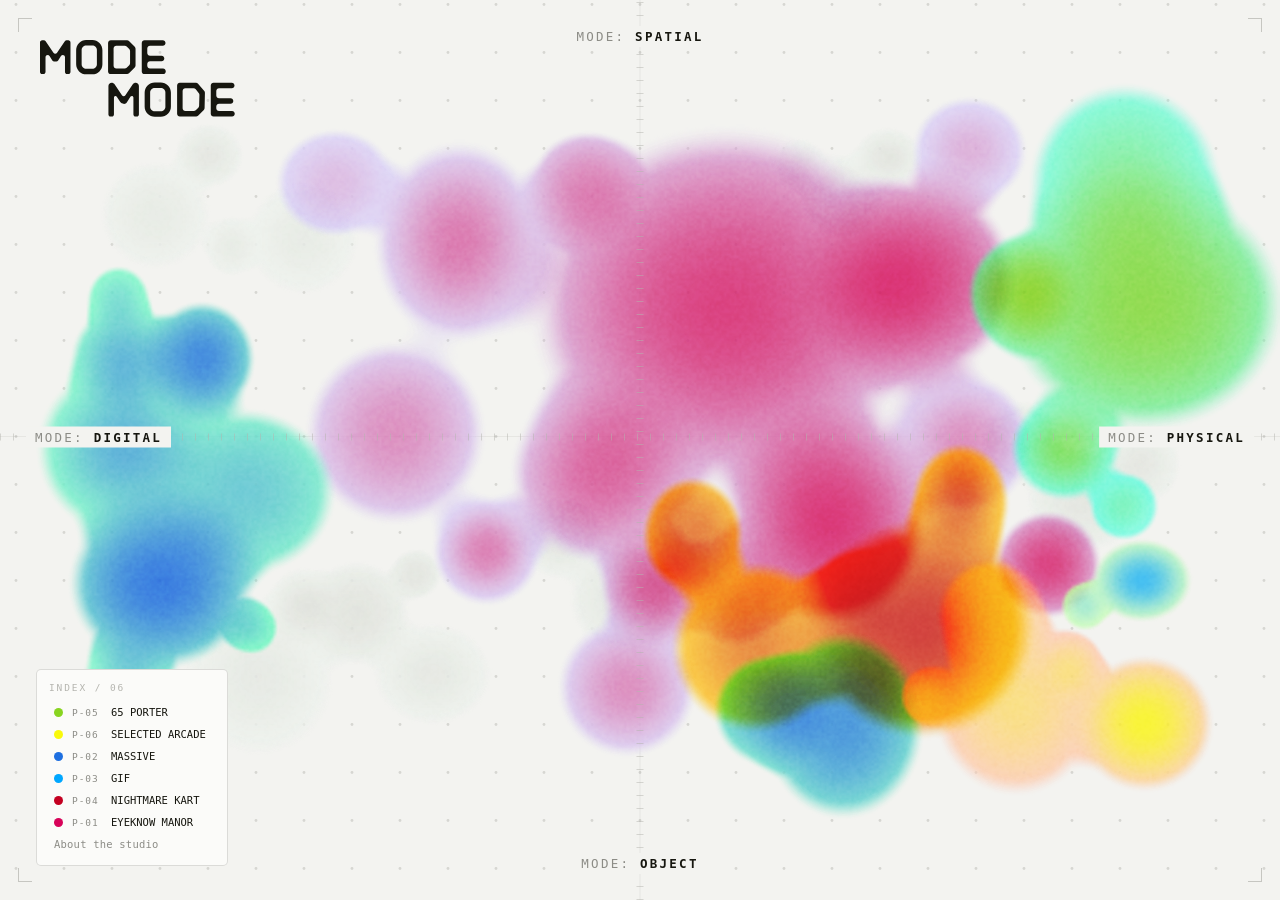
==== index.html @ 9b41d3a6 "Fix public page entrances, clean routes, project spacing, and fluid body transitions" ====
<!DOCTYPE html>
<html lang="en" data-mm-page="home">
<head>
<meta charset="UTF-8">
<script src="assets/mm-routes.js"></script>
<meta name="viewport" content="width=device-width, initial-scale=1.0">
<meta name="color-scheme" content="light">
<title>MODE MODE — Field Studio</title>
<script>document.documentElement.classList.add('home-boot','logo-waiting');</script>
<script src="assets/mm-logo-intro.js"></script>
<style>
  @font-face{font-family:'BB Strata ML';src:url('assets/fonts/BBStrata-MLRegular.woff2') format('woff2'),
    url('assets/fonts/BBStrata-MLRegular.otf') format('opentype');font-weight:400;font-style:normal;font-display:swap;}
  :root{ color-scheme:light;
    --ground:#F3F3F0; --panel:#FBFBF9; --ink:#16160F; --grey:#8C8C86; --grey-2:#B4B4AE;
    --hair:rgba(22,22,15,.14); --hair-2:rgba(22,22,15,.07); --mono:'BB Strata ML',ui-monospace,Menlo,monospace; }
  *{box-sizing:border-box;}
  html,body{margin:0;padding:0;height:100%;background:#F3F3F0;}
  body{font-family:var(--mono);color:var(--ink);background:var(--ground);overflow:hidden;-webkit-font-smoothing:antialiased;}
  #stage{position:fixed;inset:0;}
  canvas#field{position:absolute;inset:0;width:100%;height:100%;display:block;touch-action:none;}
  .corner{position:absolute;width:14px;height:14px;border:1px solid var(--grey-2);pointer-events:none;opacity:.7;}
  .corner.tl{top:18px;left:18px;border-right:0;border-bottom:0;}
  .corner.tr{top:18px;right:18px;border-left:0;border-bottom:0;}
  .corner.bl{bottom:18px;left:18px;border-right:0;border-top:0;}
  .corner.br{bottom:18px;right:18px;border-left:0;border-top:0;}
  /* Shared wordmark anchor — top:40 / left:40 across index, project, about.
     Width may vary per page, but the top-left corner stays put. Homepage
     computes --wm-w / --wm-h in sizeWordmark() so the hover readout can sit
     below the logo without overlap; other pages just override --wm-w. */
  .wordmark{position:fixed;top:var(--wm-top,40px);left:var(--wm-left,40px);user-select:none;z-index:60;color:var(--ink);transition:opacity .15s;}
  .wordmark:hover{opacity:.7;}
  /* Public chrome is correct before content, fonts, or the roster arrive. */
  body:not(.studio) .inspector{display:none;}
  .home-boot:not(.home-ready) .axis,.home-boot:not(.home-ready) .axis-line{visibility:hidden;}
  .logo-waiting .wordmark .mm-logo{visibility:hidden;}
  .logo-growth{position:absolute;inset:0;width:100%;height:100%;pointer-events:none;}
  .field-entering #field{pointer-events:none;}
  @media(prefers-reduced-motion:reduce){.logo-waiting .wordmark .mm-logo{visibility:visible;}}
  .wordmark .mm-logo{display:block;width:var(--wm-w,150px);height:auto;}
  .topctrls{position:absolute;top:40px;right:40px;z-index:30;display:flex;align-items:center;gap:9px;}
  body:not(.studio) .topctrls{display:none;}   /* studio chrome (EDIT/PRESENT + light-dark) hidden from the public; reveal with ?studio */
  .modeToggle{display:flex;border:1px solid var(--hair);background:var(--panel);}
  .modeToggle button{font-family:var(--mono);font-size:10px;letter-spacing:.14em;padding:8px 13px;border:0;background:none;color:var(--grey);cursor:pointer;}
  .modeToggle button.on{background:var(--ink);color:var(--ground);}
  .iconBtn{width:34px;height:34px;display:flex;align-items:center;justify-content:center;border:1px solid var(--hair);background:var(--panel);color:var(--grey);cursor:pointer;padding:0;}
  .iconBtn:hover{color:var(--ink);border-color:var(--grey-2);}
  .iconBtn svg{display:block;}
  .tabbar{display:flex;align-items:center;justify-content:space-between;margin-bottom:15px;border-bottom:1px solid var(--hair);}
  .tabs{display:flex;gap:20px;}
  .tab{font-family:var(--mono);font-size:11px;letter-spacing:.16em;color:var(--grey-2);background:none;border:0;padding:7px 1px 9px;cursor:pointer;border-bottom:2px solid transparent;margin-bottom:-1px;}
  .tab.on{color:var(--ink);border-bottom-color:var(--ink);}
  .tab:not(.on):hover{color:var(--grey);}
  .axis{position:absolute;font-size:12.5px;letter-spacing:.18em;font-weight:700;color:var(--ink);pointer-events:none;white-space:nowrap;z-index:5;background:var(--ground);padding:3px 9px;}
  .axis .k{color:var(--grey);font-weight:400;}
  .hint{position:absolute;left:50%;bottom:26px;transform:translateX(-50%);font-size:10px;letter-spacing:.07em;color:var(--grey-2);z-index:6;text-align:center;}
  .hint b{color:var(--grey);font-weight:400;}
  /* inspector */
  .inspector{position:absolute;top:0;right:0;height:100%;width:316px;background:var(--panel);border-left:1px solid var(--hair);
    z-index:20;display:flex;flex-direction:column;transform:translateX(0);transition:transform .3s;}
  .inspector.hidden{transform:translateX(100%);}
  .insp-scroll{overflow-y:auto;padding:74px 20px 24px;flex:1;}
  .sec{margin-bottom:22px;}
  .sec-h{font-size:9.5px;letter-spacing:.2em;color:var(--grey-2);margin-bottom:11px;display:flex;justify-content:space-between;align-items:center;}
  .hgrp{display:flex;gap:5px;align-items:center;}
  .btn.ghost{background:transparent;border:1px solid var(--line);min-width:26px;padding:4px 7px;font-size:12px;line-height:1;}
  .btn:disabled{opacity:.28;cursor:default;pointer-events:none;}
  .btn{font-family:var(--mono);font-size:10px;letter-spacing:.1em;border:1px solid var(--hair);background:none;color:var(--ink);padding:6px 10px;cursor:pointer;transition:.15s;}
  .btn:hover{background:var(--ground);}
  .btn.sm{padding:3px 8px;font-size:9.5px;}
  .btn.danger:hover{background:#FBE9E7;border-color:#E8392B;color:#C0271B;}
  .btn.ghost{border-color:var(--hair-2);color:var(--grey);}
  .proj-row{display:flex;align-items:center;gap:8px;padding:6px 6px 6px 8px;border:1px solid transparent;cursor:pointer;}
  .proj-row:hover{background:var(--ground);}
  .proj-row.sel{border-color:var(--hair);background:var(--ground);}
  .proj-row.drag-over{border-top-color:var(--ink);}
  .proj-row.dragging{opacity:.45;}
  .proj-grip{flex:none;cursor:grab;color:var(--grey-2);font-size:11px;line-height:1;letter-spacing:-2px;opacity:0;transition:.12s;user-select:none;}
  .proj-row:hover .proj-grip{opacity:.5;}
  .proj-grip:hover{opacity:1;color:var(--grey);}
  .proj-grip:active{cursor:grabbing;}
  .proj-dot{width:9px;height:9px;border-radius:50%;flex:none;}
  .proj-code{font-family:var(--mono);font-size:8.5px;letter-spacing:.08em;color:var(--grey-2);flex:none;}
  .proj-name-in{flex:1;min-width:0;font-family:var(--mono);font-size:11px;letter-spacing:.03em;color:var(--ink);background:transparent;border:0;border-bottom:1px solid transparent;padding:2px 1px;outline:none;cursor:text;}
  .proj-name-in:hover{border-bottom-color:var(--hair);}
  .proj-name-in:focus{border-bottom-color:var(--ink);}
  .proj-count{font-size:8.5px;color:var(--grey-2);flex:none;min-width:10px;text-align:right;}
  .proj-del{flex:none;width:18px;height:18px;border:0;background:transparent;color:var(--grey-2);font-size:15px;line-height:1;cursor:pointer;opacity:0;transition:.12s;border-radius:3px;}
  .proj-row:hover .proj-del{opacity:.6;}
  .proj-del:hover{opacity:1;color:#c0392b;background:rgba(192,57,43,.08);}
  .field-label{font-size:9.5px;letter-spacing:.1em;color:var(--grey);margin:13px 0 6px;display:flex;justify-content:space-between;}
  .field-label .val{color:var(--ink);}
  input[type=text],select{font-family:var(--mono);font-size:11px;width:100%;padding:7px 9px;border:1px solid var(--hair);background:#fff;color:var(--ink);}
  select{cursor:pointer;}
  .swatches{display:flex;gap:9px;}
  .swatch{flex:1;cursor:pointer;border:1px solid var(--hair);padding:7px;display:flex;align-items:center;gap:8px;}
  .swatch.active{border-color:var(--ink);}
  .swatch .chip{width:22px;height:22px;border-radius:3px;border:1px solid rgba(0,0,0,.12);flex:none;}
  .swatch .lab{font-size:8.5px;letter-spacing:.12em;color:var(--grey);}
  .wheelWrap{margin-top:13px;display:none;} .wheelWrap.show{display:block;}
  .wheelRow{display:flex;gap:14px;align-items:center;}
  #wheel{cursor:crosshair;border-radius:50%;touch-action:none;}
  .wheelMeta{flex:1;}
  .valbar{position:relative;height:14px;margin-top:8px;border:1px solid var(--hair);cursor:pointer;}
  .valbar .thumb{position:absolute;top:-3px;width:3px;height:18px;background:var(--ink);transform:translateX(-50%);pointer-events:none;}
  .hexrow{font-size:10px;letter-spacing:.06em;color:var(--grey);margin-top:9px;}
  input[type=range]{-webkit-appearance:none;appearance:none;width:100%;height:2px;background:var(--hair);outline:none;margin:7px 0 2px;}
  input[type=range]::-webkit-slider-thumb{-webkit-appearance:none;width:13px;height:13px;border-radius:50%;background:var(--ink);cursor:pointer;}
  input[type=range]::-moz-range-thumb{width:13px;height:13px;border:0;border-radius:50%;background:var(--ink);cursor:pointer;}
  .node-empty{font-size:10px;color:var(--grey-2);line-height:1.6;letter-spacing:.03em;}
  .row2{display:flex;gap:8px;} .row2 .btn{flex:1;text-align:center;}
  .xy{display:flex;gap:8px;font-size:10px;color:var(--grey);margin-top:4px;}
  .xy span b{color:var(--ink);font-weight:400;}
  .blendRow{display:grid;grid-template-columns:1fr 1fr;gap:6px;}
  .blendRow button{font-family:var(--mono);font-size:9.5px;letter-spacing:.1em;border:1px solid var(--hair);background:none;color:var(--grey);padding:7px 4px;cursor:pointer;}
  .blendRow button.on{background:var(--ink);color:var(--ground);border-color:var(--ink);}
  .overlay{position:fixed;inset:0;background:rgba(22,22,15,.34);z-index:50;display:none;align-items:center;justify-content:center;}
  .overlay.show{display:flex;}
  .modal{background:var(--panel);border:1px solid var(--hair);width:min(620px,90vw);max-height:84vh;display:flex;flex-direction:column;}
  .modal-h{padding:16px 20px;border-bottom:1px solid var(--hair);font-size:11px;letter-spacing:.18em;display:flex;justify-content:space-between;align-items:center;}
  .modal textarea{flex:1;min-height:320px;font-family:var(--mono);font-size:11px;line-height:1.55;border:0;padding:16px 20px;resize:none;background:#fff;color:var(--ink);outline:none;}
  .modal-f{padding:14px 20px;border-top:1px solid var(--hair);display:flex;gap:10px;justify-content:flex-end;}
  /* Hover readout sits below the wordmark. Its top tracks the live wordmark
     bottom (--wm-top + --wm-h + 28px gap) so a wider viewport, which gives a
     taller wordmark, never causes overlap. Same for the media preview below. */
  .readout{position:absolute;left:var(--wm-left,40px);top:calc(var(--wm-top,40px) + var(--wm-h,60px) + 28px);width:232px;background:var(--panel);border:1px solid var(--hair);padding:14px 16px 15px;opacity:0;transform:translateY(4px);transition:.35s;pointer-events:none;z-index:6;}
  .readout.show{opacity:1;transform:translateY(0);}
  .readout .r-code{font-size:10px;letter-spacing:.18em;color:var(--grey);}
  .readout .r-name{font-size:14px;font-weight:700;margin:5px 0 10px;}
  .readout .r-desc{font-size:11px;line-height:1.45;color:var(--grey);margin:0 0 12px;}
  .readout .r-row{display:flex;justify-content:space-between;font-size:10.5px;padding:4px 0;border-top:1px solid var(--hair-2);}
  .readout .r-row span:first-child{color:var(--grey);}
  .readout .r-sw{display:inline-block;width:9px;height:9px;border-radius:50%;margin-right:7px;vertical-align:middle;}
  .readout .r-open{display:flex;justify-content:space-between;align-items:center;margin-top:12px;padding-top:11px;
    border-top:1px solid var(--hair);font-size:10px;letter-spacing:.14em;font-weight:700;text-decoration:none;pointer-events:auto;}
  .readout .r-open:hover{opacity:.6;}
  /* hover-image preview — appears when a project with a page is focused (present mode) */
  /* Media preview sits under the readout — same offset as before (readout is
     ~204px tall including its gap), still keyed to the wordmark bottom so it
     travels with the readout as the logo scales. */
  #hoverPreview{position:absolute;left:var(--wm-left,40px);top:calc(var(--wm-top,40px) + var(--wm-h,60px) + 232px);width:232px;z-index:8;opacity:0;transform:translateY(6px);
    transition:opacity .3s,transform .3s;pointer-events:none;background:var(--panel);border:1px solid var(--hair);}
  #hoverPreview.show{opacity:1;transform:translateY(0);}
  #hoverPreview img{display:block;width:100%;height:auto;max-height:42vh;object-fit:cover;object-position:center top;}
  #hoverPreview .cap{font-size:9px;letter-spacing:.16em;text-transform:uppercase;color:var(--grey);padding:8px 11px;display:flex;justify-content:space-between;gap:8px;}
  #hoverPreview .cap .go{color:var(--accent,#C40021);}
  body.darkbg #hoverPreview{background:#131318;border-color:#2C2C32;}
  /* hover affordance — cursor + "view project →" follows the pointer over a project blob */
  #viewHint{position:fixed;z-index:9;pointer-events:none;font-family:var(--mono);font-size:9.5px;letter-spacing:.16em;text-transform:uppercase;
    color:var(--ink);background:var(--panel);border:1px solid var(--hair);padding:5px 9px;opacity:0;transform:translateY(3px);transition:opacity .12s,transform .12s;white-space:nowrap;}
  #viewHint.show{opacity:1;transform:none;}
  #viewHint span{color:var(--accent,#C40021);}
  body.darkbg #viewHint{background:#131318;border-color:#2C2C32;color:#EDEDE8;}
  /* axis hatch marks — run edge-to-edge along the field's centre-lines, independent of the field */
  #axisH,#axisV{position:fixed;z-index:4;pointer-events:none;opacity:.5;}
  #axisH{left:0;width:100%;height:7px;transform:translateY(-50%);background:repeating-linear-gradient(90deg,var(--grey-2) 0 1px,transparent 1px 13px);}
  #axisV{top:0;height:100%;width:7px;transform:translateX(-50%);background:repeating-linear-gradient(0deg,var(--grey-2) 0 1px,transparent 1px 13px);}
  body.darkbg #axisH,body.darkbg #axisV{opacity:.32;}
  /* Legend on solid panel so ambient blobs don't bleed through the project
     links (Matt, 2026-09-07). Rounded card matches the project page's index. */
  .legend{position:absolute;left:36px;bottom:34px;display:flex;flex-direction:column;gap:1px;z-index:6;
    background:var(--panel);border:1px solid var(--hair);border-radius:5px;padding:12px 12px 10px;}
  body.darkbg .legend{background:#131318;border-color:#2C2C32;}
  .legend .lg-h{font-size:9.5px;letter-spacing:.2em;color:var(--grey-2);margin-bottom:8px;}
  .lg-row{display:flex;align-items:center;gap:9px;padding:4px 8px 4px 4px;cursor:pointer;border:1px solid transparent;transition:.2s;}
  .lg-row:hover,.lg-row.active{background:var(--panel);border-color:var(--hair);}
  .lg-row.dim{opacity:.4;}
  /* About — a continuation of the index (no separator), same row rhythm as
     the project rows above. Still an alt (no colour dot, has an arrow). */
  .lg-about{display:flex;align-items:center;justify-content:space-between;gap:16px;margin-top:0;padding:4px 8px 4px 4px;
    border:1px solid transparent;font-size:10.5px;letter-spacing:.02em;color:var(--grey);cursor:pointer;text-decoration:none;transition:color .2s,background .2s;text-transform:none;}
  .lg-about:hover{color:var(--ink);background:var(--panel);border-color:var(--hair);}
  .lg-about .ar{color:var(--accent);transition:transform .2s;} .lg-about:hover .ar{transform:translateX(3px);}
  body.darkbg .lg-about{color:#8A8A84;} body.darkbg .lg-about:hover{color:#EDEDE8;background:#15151A;border-color:#333;}
  .lg-dot{width:9px;height:9px;border-radius:50%;flex:none;}
  .lg-code{font-size:9.5px;letter-spacing:.1em;color:var(--grey);width:30px;flex:none;}
  .lg-name{font-size:10.5px;}
  .lg-tier{font-size:8.5px;letter-spacing:.14em;color:var(--grey-2);margin-left:auto;text-transform:uppercase;padding-left:14px;}
  .present-only{display:none;} body.present .present-only{display:block;} body.present .edit-only{display:none;}
  @media (max-width:760px){ .wordmark .sub,.readout,.legend{display:none;} .inspector{width:100%;} }
  /* effects panel */
  .fx-group{border:1px solid var(--hair-2);margin-bottom:7px;}
  .fx-head{display:flex;justify-content:space-between;align-items:center;padding:9px 11px;cursor:pointer;font-size:9.5px;letter-spacing:.16em;color:var(--grey);user-select:none;}
  .fx-head:hover{background:var(--ground);}
  .fx-head .tw{color:var(--grey-2);font-size:10px;font-family:var(--mono);}
  .fx-body{display:none;padding:3px 11px 12px;border-top:1px solid var(--hair-2);}
  .fx-body.open{display:block;}
  .fx-row{margin:9px 0 0;}
  .fx-row .lab{font-size:9px;letter-spacing:.08em;color:var(--grey);display:flex;justify-content:space-between;align-items:center;}
  .fx-row .lab .v{color:var(--ink);}
  .fx-row input[type=range]{margin:5px 0 0;}
  .fx-row input[type=color]{width:100%;height:24px;border:1px solid var(--hair);background:#fff;cursor:pointer;padding:2px;}
  .fx-toggle{display:flex;align-items:center;gap:8px;font-size:9.5px;letter-spacing:.08em;color:var(--grey);cursor:pointer;margin:10px 0 2px;user-select:none;}
  .fx-toggle .box{width:13px;height:13px;border:1px solid var(--hair);display:inline-flex;align-items:center;justify-content:center;flex:none;}
  .fx-toggle .box.on{background:var(--ink);border-color:var(--ink);}
  .fx-toggle .box.on::after{content:'';width:5px;height:5px;background:var(--ground);}
  .fx-seg{display:flex;gap:5px;flex-wrap:wrap;}
  .fx-seg button{font-family:var(--mono);font-size:9px;letter-spacing:.06em;border:1px solid var(--hair);background:none;color:var(--grey);padding:6px 9px;cursor:pointer;}
  .fx-seg button.on{background:var(--ink);color:var(--ground);border-color:var(--ink);}
  /* dark background chrome */
  body.darkbg{background:#0A0A0C;}
  body.darkbg .wordmark{color:#F1F1EC;}
  body.darkbg .axis{color:#F5F5F2;background:#0A0A0C;} body.darkbg .axis .k{color:#8C8C86;}
  body.darkbg .hint{color:#5A5A56;} body.darkbg .hint b{color:#9A9A93;}
  body.darkbg .corner{border-color:#333;}
  body.darkbg .lg-h{color:#5A5A56;} body.darkbg .lg-name{color:#D8D8D2;} body.darkbg .lg-code{color:#8A8A84;} body.darkbg .lg-tier{color:#555;}
  body.darkbg .lg-row:hover,body.darkbg .lg-row.active{background:#15151A;border-color:#333;}
  body.darkbg .readout{background:#131318;border-color:#2C2C32;}
  body.darkbg .readout .r-name{color:#EDEDE8;} body.darkbg .readout .r-code,body.darkbg .readout .r-row span:first-child{color:#8A8A84;} body.darkbg .readout .r-row{color:#D0D0CA;border-color:#26262C;}
</style>
</head>
<body class="present">
<script>if(new URLSearchParams(location.search).has('studio'))document.body.classList.add('studio');</script>
<div id="stage">
  <canvas id="field"></canvas>
  <div class="corner tl"></div><div class="corner tr"></div><div class="corner bl"></div><div class="corner br"></div>
  <a class="wordmark" href="./" aria-label="MODE MODE — home">
    <svg class="mm-logo" viewBox="0 0 676.58 266.78" fill="currentColor" xmlns="http://www.w3.org/2000/svg" role="img" aria-label="MODE MODE"><path d="M373.79,157.75h0c-6.56,6.59-10.24,15.51-10.24,24.81v49.05c0,9.3,3.68,18.21,10.24,24.8h0c6.6,6.64,15.58,10.37,24.94,10.37h20.79c9.33,0,18.28-3.71,24.87-10.3l.05-.05c6.59-6.6,10.3-15.54,10.3-24.87v-48.96c0-9.33-3.71-18.28-10.3-24.87l-.05-.05c-6.6-6.59-15.54-10.3-24.87-10.3h-20.79c-9.36,0-18.33,3.73-24.93,10.36ZM387.37,243l-.04-.04c-3.03-3-4.73-7.09-4.73-11.35v-49.04c0-4.26,1.7-8.35,4.73-11.35l.04-.04c3-2.97,7.05-4.64,11.27-4.64h20.95c4.24,0,8.31,1.69,11.31,4.68h0c3,3,4.68,7.07,4.68,11.31v49.12c0,4.24-1.69,8.31-4.68,11.31h0c-3,3-7.07,4.68-11.31,4.68h-20.95c-4.22,0-8.27-1.67-11.27-4.64Z"/><path d="M46.69,44.23L19.65,4.19c-1.41-2.09-3.76-3.34-6.28-3.34h-5.8C3.39.86,0,4.25,0,8.43v102.53c0,4.18,3.39,7.58,7.58,7.58h3.99c4.18,0,7.58-3.39,7.58-7.58v-51.09c0-7.58,9.9-10.46,13.97-4.06l9.68,15.24c1.39,2.19,3.8,3.51,6.39,3.51h7.48c2.59,0,5-1.32,6.39-3.51l9.77-15.34c4.07-6.39,13.97-3.51,13.97,4.07v51.17c0,4.18,3.39,7.58,7.58,7.58h3.91c4.18,0,7.58-3.39,7.58-7.58V8.43c0-4.18-3.39-7.58-7.58-7.58h-5.72c-2.52,0-4.87,1.25-6.28,3.34l-27.04,40.04c-3,4.45-9.55,4.45-12.56,0Z"/><path d="M135.84,10.36h0c-6.56,6.59-10.24,15.51-10.24,24.81v49.05c0,9.3,3.68,18.21,10.24,24.8h0c6.6,6.64,15.58,10.37,24.94,10.37h20.79c9.33,0,18.28-3.71,24.87-10.3l.05-.05c6.59-6.6,10.3-15.54,10.3-24.87v-48.96c0-9.33-3.71-18.28-10.3-24.87l-.05-.05c-6.6-6.59-15.54-10.3-24.87-10.3h-20.79c-9.36,0-18.33,3.73-24.93,10.36ZM149.43,95.61l-.04-.04c-3.03-3-4.73-7.09-4.73-11.35v-49.04c0-4.26,1.7-8.35,4.73-11.35l.04-.04c3-2.97,7.05-4.64,11.27-4.64h20.95c4.24,0,8.31,1.69,11.31,4.68h0c3,3,4.68,7.07,4.68,11.31v49.12c0,4.24-1.69,8.31-4.68,11.31h0c-3,3-7.07,4.68-11.31,4.68h-20.95c-4.22,0-8.27-1.67-11.27-4.64Z"/><path d="M476.28,157.77v98.63c0,5.26,4.27,9.53,9.53,9.53h56.39c2.53,0,4.96-1.01,6.75-2.8l20.09-20.16c1.73-1.74,2.73-4.07,2.78-6.53l1.1-52.68c.05-2.31-.74-4.56-2.23-6.33l-21.67-25.79c-1.81-2.15-4.48-3.4-7.29-3.4h-55.91c-5.26,0-9.53,4.27-9.53,9.53ZM495.42,237.26v-60.35c0-5.26,4.27-9.53,9.53-9.53h28.54c2.98,0,5.78,1.39,7.58,3.76l10.82,14.23c1.32,1.73,2,3.86,1.94,6.04l-1.05,37.19c-.07,2.44-1.07,4.76-2.8,6.48l-8.98,8.94c-1.79,1.78-4.2,2.77-6.72,2.77h-29.33c-5.26,0-9.53-4.27-9.53-9.53Z"/><path d="M236.46,10.38v98.63c0,5.26,4.27,9.53,9.53,9.53h56.39c2.53,0,4.96-1.01,6.75-2.8l20.01-20.08c1.78-1.79,2.78-4.2,2.78-6.72V30.46c0-2.52-1-4.94-2.78-6.72l-20.01-20.08c-1.79-1.79-4.22-2.8-6.75-2.8h-56.39c-5.26,0-9.53,4.27-9.53,9.53ZM255.6,89.88V29.53c0-5.26,4.27-9.53,9.53-9.53h29.33c2.52,0,4.93,1,6.72,2.77l8.87,8.83c1.8,1.79,2.81,4.22,2.81,6.75v42.7c0,2.54-1.01,4.97-2.81,6.75l-8.87,8.83c-1.79,1.78-4.2,2.77-6.72,2.77h-29.33c-5.26,0-9.53-4.27-9.53-9.53Z"/><path d="M382.17,74.22h40.13c5.26,0,9.53-4.27,9.53-9.53v-.09c0-5.26-4.27-9.53-9.53-9.53h-40.13c-5.26,0-9.53-4.27-9.53-9.53v-16.02c0-5.26,4.27-9.53,9.53-9.53h44.32c5.26,0,9.53-4.27,9.53-9.53v-.09c0-5.26-4.27-9.53-9.53-9.53h-63.46c-5.26,0-9.53,4.27-9.53,9.53v98.63c0,5.26,4.27,9.53,9.53,9.53h64.31c5.26,0,9.53-4.27,9.53-9.53v-.08c0-5.26-4.27-9.53-9.53-9.53h-45.17c-5.26,0-9.53-4.27-9.53-9.53v-6.13c0-5.26,4.27-9.53,9.53-9.53Z"/><path d="M284.67,191.85l-26.19-38.63c-2.1-3.11-5.61-4.98-9.37-4.98h-.08c-6.24,0-11.31,5.06-11.31,11.31v99.11c0,4.01,3.25,7.27,7.27,7.27h4.6c4.01,0,7.27-3.25,7.27-7.27v-59.05c0-5.35,6.99-7.39,9.87-2.87l11,17.31c3.13,4.92,8.56,7.9,14.39,7.9h0c4,0,7.73-2.04,9.88-5.42l12.66-19.86c2.88-4.51,9.86-2.48,9.86,2.88v59.12c0,4.01,3.25,7.27,7.27,7.27h4.52c4.01,0,7.27-3.25,7.27-7.27v-99.11c0-6.24-5.06-11.31-11.31-11.31h0c-3.76,0-7.27,1.87-9.37,4.98l-26.18,38.63c-2.88,4.27-9.16,4.27-12.04,0Z"/><path d="M612.36,237.26v-6.13c0-5.26,4.27-9.53,9.53-9.53h40.13c5.26,0,9.53-4.27,9.53-9.53v-.09c0-5.26-4.27-9.53-9.53-9.53h-40.13c-5.26,0-9.53-4.27-9.53-9.53v-16.02c0-5.26,4.27-9.53,9.53-9.53h44.31c5.26,0,9.53-4.27,9.53-9.53v-.09c0-5.26-4.27-9.53-9.53-9.53h-63.45c-5.26,0-9.53,4.27-9.53,9.53v98.63c0,5.26,4.27,9.53,9.53,9.53h64.31c5.26,0,9.53-4.27,9.53-9.53v-.08c0-5.26-4.27-9.53-9.53-9.53h-45.17c-5.26,0-9.53-4.27-9.53-9.53Z"/></svg>
  </a>
  <div class="topctrls">
    <button id="bgToggle" class="iconBtn" title="Toggle light / dark field" aria-label="Toggle background"><svg width="15" height="15" viewBox="0 0 16 16"><circle cx="8" cy="8" r="6.5" fill="none" stroke="currentColor" stroke-width="1.3"/><path d="M8 1.5 A6.5 6.5 0 0 1 8 14.5 Z" fill="currentColor"/></svg></button>
    <div class="modeToggle"><button id="mEdit" class="on">EDIT</button><button id="mPresent">PRESENT</button></div>
  </div>
  <div class="axis" id="ax-digital"><span class="k">MODE:</span> DIGITAL</div>
  <div class="axis" id="ax-physical"><span class="k">MODE:</span> PHYSICAL</div>
  <div class="axis" id="ax-spatial"><span class="k">MODE:</span> SPATIAL</div>
  <div class="axis" id="ax-object"><span class="k">MODE:</span> OBJECT</div>
  <div id="axisH" class="present-only"></div><div id="axisV" class="present-only"></div>
  <div class="hint edit-only" id="hint"><b>Pick a project</b> at right · <b>drag</b> its blobs to move · <b>ring</b> to resize · <b>click empty</b> to add a node · <b>⌘Z</b> undo</div>
  <div class="readout present-only" id="readout"></div>
  <div id="hoverPreview" class="present-only"><img alt=""><div class="cap"><span class="lab"></span></div></div>
  <div id="viewHint" class="present-only">View project <span>&rarr;</span></div>
  <div class="legend present-only" id="legend"><div class="lg-h">INDEX</div></div>
  <aside class="inspector edit-only" id="inspector">
    <div class="insp-scroll">
      <div class="tabbar">
        <div class="tabs"><button class="tab" data-tab="global">GLOBAL</button><button class="tab on" data-tab="projects">PROJECTS</button></div>
        <span class="hgrp" id="projActions"><button class="btn sm ghost" id="undoBtn" title="Undo (⌘Z)">↶</button><button class="btn sm ghost" id="redoBtn" title="Redo (⌘⇧Z)">↷</button><button class="btn sm" id="addProj">+ ADD</button></span>
      </div>
      <div id="tab-projects">
        <div class="sec"><div id="projList"></div></div>
        <div class="sec" id="projInspector"></div>
        <div class="sec" id="nodeInspector"></div>
      </div>
      <div id="tab-global" style="display:none">
        <div class="sec"><div class="sec-h">OVERLAP BLEND</div>
          <div class="blendRow" id="blendRow">
            <button data-b="overlay">OVERLAY</button><button data-b="multiply">MULTIPLY</button>
            <button data-b="screen">SCREEN</button><button data-b="color-burn">BURN</button>
          </div>
        </div>
        <div class="sec" id="fxSection"><div class="sec-h">EFFECTS · EXPERIMENTAL</div><div id="fxGroups"></div></div>
      </div>
      <div class="sec"><div class="row2"><button class="btn" id="exportBtn">EXPORT DATA</button><button class="btn ghost" id="resetBtn">RESET</button></div></div>
    </div>
  </aside>
</div>
<div class="overlay" id="overlay"><div class="modal">
  <div class="modal-h"><span>PROJECT DATA · JSON</span><button class="btn sm" id="closeModal">CLOSE</button></div>
  <textarea id="jsonArea" spellcheck="false"></textarea>
  <div class="modal-f"><button class="btn ghost" id="loadBtn">LOAD FROM TEXT</button><button class="btn" id="copyBtn">COPY</button><button class="btn" id="downloadBtn">DOWNLOAD .JSON</button></div>
</div></div>

<script>
(function(){
"use strict";
const clamp=(v,a,b)=>v<a?a:v>b?b:v, uid=()=>Math.random().toString(36).slice(2,8), lerp=(a,b,t)=>a+(b-a)*t;
function hsv2rgb(h,s,v){let r,g,b;const i=Math.floor(h*6),f=h*6-i,p=v*(1-s),q=v*(1-f*s),t=v*(1-(1-f)*s);
  switch(i%6){case 0:r=v;g=t;b=p;break;case 1:r=q;g=v;b=p;break;case 2:r=p;g=v;b=t;break;case 3:r=p;g=q;b=v;break;case 4:r=t;g=p;b=v;break;default:r=v;g=p;b=q;}
  return [Math.round(r*255),Math.round(g*255),Math.round(b*255)];}
function rgb2hsv(r,g,b){r/=255;g/=255;b/=255;const mx=Math.max(r,g,b),mn=Math.min(r,g,b),d=mx-mn;let h=0;
  if(d){if(mx===r)h=((g-b)/d)%6;else if(mx===g)h=(b-r)/d+2;else h=(r-g)/d+4;h/=6;if(h<0)h+=1;}return [h,mx?d/mx:0,mx];}
const rgbStr=a=>`rgb(${a[0]},${a[1]},${a[2]})`, hexStr=a=>'#'+a.map(v=>v.toString(16).padStart(2,'0')).join('').toUpperCase();
function smoothstep(a,b,x){let t=clamp((x-a)/(b-a),0,1);return t*t*(3-2*t);}

const TIERS=['wide','medium','focused'];
function seed(){return [
  {id:uid(),code:'P-05',name:"65 PORTER",tier:'medium',colors:{edge:[127,255,235],core:[136,212,32]},nodes:[
    {id:uid(),x:0.946,y:0.829,r:0.22,i:0.35,f:3,core:true,label:"Architectural Design"},
    {id:uid(),x:1,y:0.424,r:0.29,i:0.8,f:2,core:false,label:"Interior Design"},
    {id:uid(),x:0.744,y:0.494,r:0.12,i:0.8,f:2,core:false,label:"Environtmental Signage"},
    {id:uid(),x:0.833,y:-0.056,r:0.12,i:0.57,f:3.45,core:false,label:"Furniture Design & Fabrication"},
    {id:uid(),x:0.948,y:-0.247,r:0.075,i:0.13,f:3.7,core:false,label:""}]},
  {id:uid(),code:'P-06',name:"SELECTED ARCADE",tier:'medium',colors:{edge:[254,205,194],core:[249,249,11]},nodes:[
    {id:uid(),x:1,y:-0.998,r:0.16,i:0.85,f:3.05,core:true,label:"Engineering & Fabrication"},
    {id:uid(),x:0.855,y:-0.803,r:0.075,i:0.23,f:3,core:false,label:""},
    {id:uid(),x:0.754,y:-0.927,r:0.185,i:0.33,f:3.05,core:false,label:"Cabinet Design"},
    {id:uid(),x:0.692,y:-0.623,r:0.12,i:0.28,f:2,core:false,label:"Graphic Design"},
    {id:uid(),x:0.566,y:-0.93,r:0.065,i:0.22,f:3.45,core:false,label:"Interface Design"}]},
  {id:uid(),code:'P-02',name:"MASSIVE",tier:'focused',colors:{edge:[139,255,204],core:[30,111,224]},nodes:[
    {id:uid(),x:-1,y:0.259,r:0.12,i:0.44,f:2.8,core:false,label:"SFX & BGM"},
    {id:uid(),x:0.26,y:-0.943,r:0.12,i:0.51,f:2,core:false,label:""},
    {id:uid(),x:-1,y:-0.071,r:0.19,i:0.48,f:3.6,core:false,label:"Quantum & Macro Physics Simulations"},
    {id:uid(),x:0.416,y:-1,r:0.19,i:0.8,f:2,core:false,label:"Cabinet fabrication & Design"},
    {id:uid(),x:-0.934,y:-0.515,r:0.195,i:0.96,f:2,core:true,label:"Game Design & Development"},
    {id:uid(),x:-0.852,y:0.257,r:0.12,i:0.8,f:2,core:false,label:"Visual Identity System"},
    {id:uid(),x:-1,y:-0.859,r:0.095,i:0.25,f:3.8,core:false,label:""},
    {id:uid(),x:-0.75,y:-0.667,r:0.055,i:0.12,f:3.3,core:false,label:""},
    {id:uid(),x:-0.775,y:-0.219,r:0.195,i:0.33,f:2,core:false,label:""},
    {id:uid(),x:-1,y:0.452,r:0.075,i:0.18,f:3.7,core:false,label:""}]},
  {id:uid(),code:'P-03',name:"GIF",tier:'medium',colors:{edge:[212,255,192],core:[0,167,255]},nodes:[
    {id:uid(),x:1,y:-0.541,r:0.1,i:0.88,f:4,core:true,label:"Neon Lightpiece Design"},
    {id:uid(),x:0.871,y:-0.585,r:0.055,i:0.16,f:4,core:false,label:""}]},
  {id:uid(),code:'P-04',name:"NIGHTMARE KART",tier:'medium',colors:{edge:[255,210,51],core:[196,0,33]},nodes:[
    {id:uid(),x:0.556,y:-0.691,r:0.25,i:0.85,f:2,core:true,label:"Cabinet Design & Fabrication"},
    {id:uid(),x:0.652,y:-0.266,r:0.12,i:0.34,f:4,core:false,label:"Welding, Fabrics, Blood"},
    {id:uid(),x:0.426,y:-0.619,r:0.12,i:0.17,f:4,core:false,label:"3D Modeling & Printing"},
    {id:uid(),x:0.233,y:-0.729,r:0.192,i:0.3,f:4,core:false,label:"Interface Feedback System",la:0.107},
    {id:uid(),x:0.124,y:-0.348,r:0.12,i:0.4,f:2.6,core:false,label:"Interactive Lighting System"}]},
  {id:uid(),code:'P-01',name:"EYEKNOW MANOR",tier:'wide',colors:{edge:[221,218,252],core:[215,3,89]},nodes:[
    {id:uid(),x:0.168,y:0.426,r:0.4,i:0.88,f:2.25,core:true,label:"Experiential Design"},
    {id:uid(),x:-0.475,y:0.015,r:0.203,i:0.3,f:2.9,core:false,label:"Integrated Facial Recognition AI system"},
    {id:uid(),x:0.372,y:-0.302,r:0.22,i:0.88,f:2,core:false,label:"Installation design",la:-1.032},
    {id:uid(),x:0.192,y:-0.52,r:0.12,i:0.31,f:2.5,core:false,label:""},
    {id:uid(),x:-0.287,y:-0.396,r:0.123,i:0.37,f:4,core:false,label:"Living portraits"},
    {id:uid(),x:-0.022,y:-0.876,r:0.15,i:0.32,f:3.25,core:false,label:"Pepper's Ghost Fortune Teller"},
    {id:uid(),x:-0.074,y:-0.134,r:0.205,i:0.5,f:2.5,core:false,label:""},
    {id:uid(),x:0.553,y:0.525,r:0.225,i:0.8,f:2,core:false,label:"Interior Design"},
    {id:uid(),x:-0.346,y:0.66,r:0.205,i:0.38,f:3.25,core:false,label:"Event visual system"},
    {id:uid(),x:-0.111,y:0.852,r:0.12,i:0.31,f:2,core:false,label:"Sound Design"},
    {id:uid(),x:0.633,y:-0.04,r:0.144,i:0.33,f:3.65,core:false,label:"Environmental Sigange"},
    {id:uid(),x:0.799,y:-0.45,r:0.12,i:0.8,f:2,core:false,label:"Custom Tarot Card Deck"},
    {id:uid(),x:-0.579,y:0.847,r:0.12,i:0.11,f:3.6,core:false,label:"Social & Digital Extensions"},
    {id:uid(),x:0.657,y:0.964,r:0.12,i:0.16,f:3.65,core:false,label:""},
    {id:uid(),x:0.042,y:-0.52,r:0.12,i:0.5,f:2.35,core:false,label:"CRT Array Streaming Display"}]},
  {id:uid(),code:'P-07',name:"BG",tier:'medium',colors:{edge:[239,244,239],core:[225,227,222]},nodes:[
    {id:uid(),x:-0.651,y:-0.6,r:0.08,i:0.85,f:3.45,core:true,label:""},
    {id:uid(),x:-0.532,y:-0.635,r:0.12,i:0.8,f:2,core:false,label:""},
    {id:uid(),x:-0.437,y:-0.471,r:0.055,i:0.8,f:2,core:false,label:""},
    {id:uid(),x:-0.393,y:-0.841,r:0.12,i:0.55,f:3.85,core:false,label:""},
    {id:uid(),x:-0.941,y:0.755,r:0.12,i:0.42,f:3,core:false,label:""},
    {id:uid(),x:-0.825,y:0.957,r:0.07,i:0.64,f:2.9,core:false,label:""},
    {id:uid(),x:-0.798,y:0.623,r:0.065,i:0.47,f:3.2,core:false,label:""},
    {id:uid(),x:-0.658,y:0.693,r:0.12,i:0.43,f:3.65,core:false,label:""},
    {id:uid(),x:-0.025,y:-0.564,r:0.12,i:0.67,f:2.3,core:false,label:""},
    {id:uid(),x:-0.897,y:-0.943,r:0.075,i:0.26,f:2,core:false,label:""},
    {id:uid(),x:-0.743,y:-0.855,r:0.17,i:0.59,f:3.9,core:false,label:""},
    {id:uid(),x:0.399,y:0.826,r:0.095,i:0.69,f:4,core:false,label:""},
    {id:uid(),x:0.32,y:0.942,r:0.055,i:0.42,f:3.65,core:false,label:""},
    {id:uid(),x:0.492,y:0.935,r:0.07,i:0.92,f:3.25,core:false,label:""},
    {id:uid(),x:-0.146,y:-0.367,r:0.095,i:0.8,f:3.5,core:false,label:""},
    {id:uid(),x:1,y:-0.11,r:0.09,i:0.61,f:3.1,core:false,label:""},
    {id:uid(),x:0.88,y:-0.233,r:0.12,i:0.8,f:2.6,core:false,label:""},
    {id:uid(),x:0.745,y:-0.015,r:0.09,i:0.91,f:2.6,core:false,label:""}]},
];}
let projects=seed(), selProj=projects[0].id, selNode=null, mode='present', activeSwatch='core', wheelHSV=[0,1,1], blendMode='color-burn';
/* projects with a built case-study page (project.html?p=slug), keyed by code. Extend as pages ship. */
const PAGES={'P-04':'nightmare-kart','P-03':'gif','P-01':'eyeknow-manor','P-05':'65porter','P-02':'massive','P-06':'selected-arcade'};
/* hover-image preview by code (one example wired; extend per project) */
const PREVIEW={
  'P-04':{src:'assets/nightmare-kart/marquee.jpg',cap:'NIGHTMARE KART'},
  'P-03':{src:'https://images.squarespace-cdn.com/content/v1/5eb3104d0e74237ec948380b/1588815859685-U3I5M1YA2P3REM1W4NOS/gif-angle.jpg',cap:'GIF'},
  'P-01':{src:'https://images.squarespace-cdn.com/content/v1/668afc94b8288a7679770674/bd7a2039-4642-4a64-bfd7-6d0a0cb50e93/fernet_day_one226.jpg',cap:'EYEKNOW MANOR'},
  'P-05':{src:'https://images.squarespace-cdn.com/content/v1/5eb3104d0e74237ec948380b/1732580661448-EC64TJEZAADXSZJQGWST/_8504017.jpg',cap:'65 PORTER'},
  'P-02':{src:'https://images.squarespace-cdn.com/content/v1/5eb3104d0e74237ec948380b/53e770ab-11fd-4e59-ba67-13442feda437/massive-main.png',cap:'MASSIVE'},
  'P-06':{src:'https://images.squarespace-cdn.com/content/v1/5eb3104d0e74237ec948380b/59d5dffe-567b-4c10-83dc-ee30fe12e1d8/cab-photoshoot-521.png',cap:'SELECTED ARCADE'}
};
/* one-line homepage hover descriptions by code — authored in the CMS (loadAuthored fills this) */
const DESC={};
const escHtml=s=>String(s==null?'':s).replace(/[&<>"]/g,c=>({'&':'&amp;','<':'&lt;','>':'&gt;','"':'&quot;'}[c]));
/* Pull CMS-authored homepage identity (preview image + one-line description) from the backend,
   keyed by project code, and merge OVER the built-in defaults above. Read-only + best-effort:
   if the backend is unreachable the hardcoded PREVIEW still stands and DESC stays empty. */
const SUPABASE_HP={ url:'https://vjvjparfulrtsxdslrpg.supabase.co',
  anon:'eyJhbGciOiJIUzI1NiIsInR5cCI6IkpXVCJ9.eyJpc3MiOiJzdXBhYmFzZSIsInJlZiI6InZqdmpwYXJmdWxydHN4ZHNscnBnIiwicm9sZSI6ImFub24iLCJpYXQiOjE3ODI2ODM1ODIsImV4cCI6MjA5ODI1OTU4Mn0._A1WCuNyCtnJ2Y3U4iqWjvWQe2ANTA6i-sYfuhhcFq4' };
async function loadAuthored(){
  try{
    const res=await fetch(`${SUPABASE_HP.url}/rest/v1/projects?select=data`,
      { headers:{ apikey:SUPABASE_HP.anon, Authorization:`Bearer ${SUPABASE_HP.anon}` }, cache:'no-cache' });
    if(!res.ok)return;
    const rows=await res.json();
    rows.forEach(r=>{ const d=r&&r.data; if(!d||!d.code)return;
      if(d.tagline!=null&&String(d.tagline).trim()) DESC[d.code]=String(d.tagline).trim();
      const src=d.preview&&d.preview.src;
      if(src&&String(src).trim()) PREVIEW[d.code]={src:String(src).trim(),cap:(d.name||(PREVIEW[d.code]&&PREVIEW[d.code].cap)||'')};
    });
    if(mode==='present') updateReadout();
  }catch(e){ /* offline / backend down → built-in defaults stand */ }
}

/* storage */
const store={async save(){const s=JSON.stringify({v:2,projects,fx,blend:blendMode});
  try{if(window.storage&&window.storage.set){await window.storage.set('mm_field_v2',s,false);return;}}catch(e){}
  try{localStorage.setItem('mm_field_v2',s);}catch(e){}},
  async load(){try{if(window.storage&&window.storage.get){const r=await window.storage.get('mm_field_v2',false);if(r&&r.value)return JSON.parse(r.value);}}catch(e){}
  try{const s=localStorage.getItem('mm_field_v2');if(s)return JSON.parse(s);}catch(e){}return null;}};
let saveT=null; function persist(){clearTimeout(saveT);saveT=setTimeout(()=>store.save(),350);}

/* undo */
let undoStack=[], redoStack=[];
function snapState(){return JSON.stringify({p:projects,sp:selProj,sn:selNode});}
function applyState(s){const o=JSON.parse(s);Object.keys(buf).forEach(k=>delete buf[k]);projects=o.p;selProj=o.sp;selNode=o.sn;layout();renderInspector();dirty=true;persist();updateUndoUI();}
function pushUndo(){try{undoStack.push(snapState());if(undoStack.length>60)undoStack.shift();redoStack.length=0;updateUndoUI();}catch(e){}}
function undo(){if(!undoStack.length)return;redoStack.push(snapState());applyState(undoStack.pop());}
function redo(){if(!redoStack.length)return;undoStack.push(snapState());applyState(redoStack.pop());}
function updateUndoUI(){const u=document.getElementById('undoBtn'),r=document.getElementById('redoBtn');if(u)u.disabled=!undoStack.length;if(r)r.disabled=!redoStack.length;}

/* canvas */
const cv=document.getElementById('field'), ctx=cv.getContext('2d');
let DPR=1,cssW=0,cssH=0,fL,fT,fW,fH,mfd,lowW,lowH,scl;
const buf={}; let pl={canvas:null,ctx:null}; let alpha={}; let live={}; let dirty=true, lastField=0; let heightBuf=null;
let introReveal=0,introRadius=.06,introSpread=.30;
let pert={}; const ANIM_FPS=26;   // per-node render-time animation deltas (not persisted) + field recompute throttle while animating
let gaCur={}, boostCur={}, lastT=0, globalTab=false, dragFrom=null;   // focus-fade easing (per-project alpha+boost), GLOBAL-tab flag, project drag-reorder index
let mag={}, magCur={}, lastMagT=0, magWasActive=false;   // cursor-magnet eased per-node pull offsets (magCur = persistent eased state)
let hover=null, lock=null, mouse={x:-9999,y:-9999,inside:false};
const PANEL_W=316;

/* renderer tuning */
const A_MAX=0.86, S_LO=0.16, S_HI=0.42, SPREAD_EXP=1.0, H_REF=1.0, T_EXP=0.8, HOVER_BOOST=1.18, FPS=26;
const FIELD_AR=16/9;  // fixed field aspect ratio (w:h) — composition scales to fit, never distorts

function layout(){
  DPR=Math.min(window.devicePixelRatio||1,2); cssW=window.innerWidth; cssH=window.innerHeight;
  cv.width=Math.round(cssW*DPR); cv.height=Math.round(cssH*DPR); ctx.setTransform(DPR,0,0,DPR,0,0);
  const rightChrome=(mode==='edit')?PANEL_W+40:Math.max(110,cssW*0.10);
  const leftM=Math.max(110,cssW*0.10), topM=Math.max(92,cssH*0.13), botM=Math.max(104,cssH*0.16);
  const availW=cssW-leftM-rightChrome, availH=cssH-topM-botM;
  let bw=availW, bh=bw/FIELD_AR; if(bh>availH){ bh=availH; bw=bh*FIELD_AR; }
  fL=leftM+(availW-bw)/2; fT=topM+(availH-bh)/2; fW=bw; fH=bh; mfd=Math.min(fW,fH);
  lowW=Math.max(220,Math.min(440,Math.round(fW*0.5)+130)); lowH=Math.max(150,Math.round(lowW*cssH/cssW)); scl=lowW/cssW;
  projects.forEach(p=>{ if(!buf[p.id]){const c=document.createElement('canvas');buf[p.id]={cv:c,ctx:c.getContext('2d'),img:null};}
    buf[p.id].cv.width=lowW; buf[p.id].cv.height=lowH; buf[p.id].img=buf[p.id].ctx.createImageData(lowW,lowH); });
  heightBuf=new Float32Array(lowW*lowH);
  if(!pl.canvas){pl.canvas=document.createElement('canvas');pl.ctx=pl.canvas.getContext('2d',{willReadFrequently:true});}  // read back every animated frame -> CPU-backed is faster for getImageData
  pl.canvas.width=cssW; pl.canvas.height=cssH;
  ensureFx(); applyBg(); positionAxes(); sizeWordmark(); dirty=true; lastField=0; sceneDirty=true; fxChanged=true;
}
/* Wordmark is anchored to a fixed top:40 / left:40 — same on every page —
   and scales in width only. Height is 1.6 grid squares (was 2 → 20% smaller
   on the homepage, per Julia's spec) and capped so it can never crash into
   the hover readout below. --wm-h is written to the root so .readout and
   #hoverPreview can position themselves against the live logo bottom. */
function sizeWordmark(){
  const wm=document.querySelector('.wordmark'); if(!wm||!mfd) return;
  const s=Math.max(40,mfd/12);
  const AR=676.58/266.78;                                 // MODE MODE SVG viewBox aspect
  let h=1.6*s;                                            // 20% shorter than the old 2*s
  const H_MAX=96;                                         // ceiling so the logo never grows into readout territory
  if(h>H_MAX) h=H_MAX;
  const w=h*AR;
  const R=document.documentElement.style;
  R.setProperty('--wm-w',w+'px');
  R.setProperty('--wm-h',h+'px');
  R.setProperty('--wm-top','40px');
  R.setProperty('--wm-left','40px');
}
function d2p(x,y){return [fL+(x+1)/2*fW,(fT+fH)-(y+1)/2*fH];}
function p2d(px,py){return [clamp((px-fL)/fW*2-1,-1,1),clamp(((fT+fH)-py)/fH*2-1,-1,1)];}
function positionAxes(){const [cx,cy]=d2p(0,0); const AM=26;   // anchor axis labels to the browser-window edges, on the field's axis centre-lines
  let e=document.getElementById('ax-digital'); e.style.left=AM+'px'; e.style.top=cy+'px'; e.style.transform='translateY(-50%)';
  e=document.getElementById('ax-physical'); e.style.left=(cssW-AM)+'px'; e.style.top=cy+'px'; e.style.transform='translate(-100%,-50%)'; e.style.display=(mode==='edit')?'none':'';
  e=document.getElementById('ax-spatial'); e.style.left=cx+'px'; e.style.top=AM+'px'; e.style.transform='translateX(-50%)';
  e=document.getElementById('ax-object'); e.style.left=cx+'px'; e.style.top=(cssH-AM)+'px'; e.style.transform='translate(-50%,-100%)';
  const ah=document.getElementById('axisH'); if(ah)ah.style.top=cy+'px';
  const av=document.getElementById('axisV'); if(av)av.style.left=cx+'px';
}

/* TWO-FIELD metaball: S(spread,radius)->silhouette ; H(height,intensity)->color depth */
function computeLive(){ projects.forEach(p=>{ live[p.id]=p.nodes.map(n=>d2p(n.x,n.y)); }); }

/* ---- organic node animation: render-time perturbation from deterministic per-node seeds ----
   Stored schema stays clean: seeds are derived from node id and cached in _seedCache (module-level,
   never serialized). Each frame `pert[id]` holds {ox,oy (px drift), sx,sy (per-axis radius scale ->
   oblong breathing), di,df (intensity / drop-off multipliers)}. Frozen while dragging so editing stays
   precise; identity (no entry) when animation is off, so the static-cache fast path is untouched. */
const _seedCache={};
function nodeSeeds(id){ let s=_seedCache[id]; if(s)return s;
  let h=2166136261>>>0; for(let i=0;i<id.length;i++){ h=Math.imul(h^id.charCodeAt(i),16777619); }
  const r=k=>{ let x=Math.imul((h^Math.imul(k,2654435761))>>>0,2246822519); x^=x>>>13; x=Math.imul(x,3266489917); x^=x>>>16; return (x>>>0)/4294967295; };
  s={ wx:(r(1)*4096)|0, wy:(r(2)*4096)|0,            // walk-noise lattice rows (decorrelated per node)
      phw:r(3)*6.2832, phh:r(4)*6.2832, phi:r(5)*6.2832, phf:r(6)*6.2832,  // breathing/dev phase offsets
      fw:0.65+r(7)*0.9, fh:0.65+r(8)*0.9, fi:0.65+r(9)*0.9, ff:0.65+r(10)*0.9, // per-node cadence (diff intervals)
      av:r(11) };                                    // per-node amplitude weight (variance spread)
  _seedCache[id]=s; return s; }
/* smooth 1-D value noise in time for the random walk (reuses hsh, declared below) */
function tnoise(seed,x){ const xi=Math.floor(x), xf=x-xi, u=xf*xf*(3-2*xf); return hsh(seed,xi)*(1-u)+hsh(seed,xi+1)*u; }
function animEnabled(){ const a=fx.anim; return !!(a&&a.on) && a.amount>0.001 && !drag; }
function nodePert(n,t){ const A=fx.anim, s=nodeSeeds(n.id), m=A.amount, va=lerp(1,s.av,A.variance), T=t*0.001*A.speed;
  const wx=(tnoise(s.wx,T*0.6*s.fw)-0.5)*2, wy=(tnoise(s.wy,T*0.6*s.fh)-0.5)*2, wamp=A.walk*m*va*mfd;
  const bw=Math.sin(T*1.6*s.fw+s.phw), bh=Math.sin(T*1.35*s.fh+s.phh), bamp=A.breathe*m*va;
  const di=1+A.intens*m*va*Math.sin(T*1.1*s.fi+s.phi);
  const df=1+A.fall*m*va*Math.sin(T*0.85*s.ff+s.phf);
  return { ox:wx*wamp, oy:wy*wamp, sx:1+bamp*bw, sy:1+bamp*bh, di, df }; }
function computePert(t){ pert={}; if(!animEnabled())return; projects.forEach(p=>p.nodes.forEach(n=>{ pert[n.id]=nodePert(n,t); })); }

/* cursor magnet: nodes whose centres fall inside the reach get gently pulled toward the mouse — additive on top of
   undulation, frozen while dragging. Pull = proximity^2 (ramps near centre) x node intensity x user strength, capped so
   it never overshoots the cursor. Moving the field naturally shifts colour too (the enticing part). Returns whether
   any node is affected so the render loop knows to recompute. */
function computeMagnet(t){ const m=fx.magnet;
  const active=!!(m&&m.on)&&!drag&&mouse.inside;
  const targets={};
  if(active){ const R=m.radius, R2=R*R, str=clamp(m.strength,0,1), MAX=R*0.20;
    if(R>0&&str>0){ projects.forEach(p=>{ const lp=live[p.id]; if(!lp)return; p.nodes.forEach((n,j)=>{
      const dx=mouse.x-lp[j][0], dy=mouse.y-lp[j][1], d2=dx*dx+dy*dy; if(d2>=R2)return;
      const d=Math.sqrt(d2)||1e-4, prox=1-d/R; let amt=prox*prox*str*(0.3+n.i*0.9)*MAX; if(amt>d*0.85)amt=d*0.85;
      targets[n.id]={ox:(dx/d)*amt, oy:(dy/d)*amt};
    });}); } }
  // asymmetric ease: fast attack (responsive gooey follow), slow release (no snap-back when leaving the radius)
  const dt=Math.min(0.05,(lastMagT?(t-lastMagT):0)/1000); lastMagT=t;
  const kA=1-Math.exp(-dt/0.045), kR=1-Math.exp(-dt/Math.max(0.001,m&&m.ease!=null?m.ease:0.18));
  mag={}; let any=false;
  const ids=new Set([...Object.keys(magCur),...Object.keys(targets)]);
  ids.forEach(id=>{ const tg=targets[id]||{ox:0,oy:0}, cur=magCur[id]||{ox:0,oy:0};
    const tmag=Math.hypot(tg.ox,tg.oy), cmag=Math.hypot(cur.ox,cur.oy), k=(tmag>=cmag)?kA:kR;
    const nx=cur.ox+(tg.ox-cur.ox)*k, ny=cur.oy+(tg.oy-cur.oy)*k;
    if(Math.abs(nx)<0.04&&Math.abs(ny)<0.04&&!targets[id]){ delete magCur[id]; }
    else { magCur[id]={ox:nx,oy:ny}; mag[id]=magCur[id]; any=true; }
  });
  return any;
}

function computeField(p,boost){ boost=boost||1; const b=buf[p.id]; if(!b)return;
  const lp=live[p.id]||p.nodes.map(n=>d2p(n.x,n.y));
  const centre=lp.reduce((sum,p)=>[sum[0]+p[0]/lp.length,sum[1]+p[1]/lp.length],[0,0]);
  const S=new Float32Array(lowW*lowH), H=new Float32Array(lowW*lowH);
  const SE=1.8-clamp(fx.curve!=null?fx.curve:0.64,0,1)*1.25;   // global metaball curvature -> spread falloff exponent (0.64 -> 1.0 = prior look)
  p.nodes.forEach((n,j)=>{ const pt=pert[n.id], mg=mag[n.id];
    const ox=(pt?pt.ox:0)+(mg?mg.ox:0), oy=(pt?pt.oy:0)+(mg?mg.oy:0), ssx=pt?pt.sx:1, ssy=pt?pt.sy:1, ni=n.i*(pt?pt.di:1), nf=n.f*(pt?pt.df:1);
    const px=(lerp(centre[0],lp[j][0],introSpread)+ox)*scl, py=(lerp(centre[1],lp[j][1],introSpread)+oy)*scl, Rx=n.r*mfd*ssx*scl*introRadius, Ry=n.r*mfd*ssy*scl*introRadius; if(Rx<=0||Ry<=0)return;
    const irx2=1/(Rx*Rx), iry2=1/(Ry*Ry);                 // anisotropic (elliptical) falloff -> oblong blobs
    const x0=Math.max(0,Math.floor(px-Rx)),x1=Math.min(lowW,Math.ceil(px+Rx)),y0=Math.max(0,Math.floor(py-Ry)),y1=Math.min(lowH,Math.ceil(py+Ry));
    for(let y=y0;y<y1;y++){const dy=y-py,dy2=dy*dy*iry2,row=y*lowW;
      for(let x=x0;x<x1;x++){const dx=x-px,nd=dx*dx*irx2+dy2; if(nd>=1)continue; const u=1-nd;
        S[row+x]+=Math.pow(u,SE);                // spread (curvature-controlled)
        H[row+x]+=ni*Math.pow(u,nf);             // height = intensity-weighted (intensity/drop-off may breathe)
      }}});
  const edge=p.colors.edge, core=p.colors.core, data=b.img.data, Amax=Math.min(A_MAX*boost,0.97);
  for(let k=0,q=0;k<S.length;k++,q+=4){ const s=S[k];
    if(heightBuf) heightBuf[k]+=H[k];
    const a=smoothstep(S_LO,S_HI,s)*Amax; if(a<=0.003){data[q+3]=0;continue;}
    let t=Math.pow(clamp(H[k]/H_REF*boost,0,1),T_EXP);
    data[q]=lerp(edge[0],core[0],t); data[q+1]=lerp(edge[1],core[1],t); data[q+2]=lerp(edge[2],core[2],t); data[q+3]=a*255;
  }
  b.ctx.putImageData(b.img,0,0);
}
function spreadAt(p,mx,my){ const lp=live[p.id]||p.nodes.map(n=>d2p(n.x,n.y)); let S=0;
  const SE=1.8-clamp(fx.curve!=null?fx.curve:0.64,0,1)*1.25;
  p.nodes.forEach((n,j)=>{const R=n.r*mfd,R2=R*R,dx=mx-lp[j][0],dy=my-lp[j][1],r2=dx*dx+dy*dy; if(r2<R2){S+=Math.pow(1-r2/R2,SE);}});
  return S; }
function projectAt(mx,my){ let best=null,bv=S_LO; projects.forEach(p=>{if(p.code==='P-07')return; const s=spreadAt(p,mx,my); if(s>bv){bv=s;best=p.id;}}); return best; }
function nearestNode(p,mx,my){ const lp=live[p.id]; let bi=0,bd=1e9; p.nodes.forEach((n,j)=>{const d=Math.hypot(mx-lp[j][0],my-lp[j][1]); if(d<bd){bd=d;bi=j;}}); return p.nodes[bi]; }

/* draw helpers */
function drawLattice(g,dark){g=g||ctx;g.fillStyle=dark?'rgba(220,220,225,0.12)':'rgba(140,140,134,0.28)';
  const [cx,cy]=d2p(0,0); const s=Math.max(40,mfd/12);
  let x0=cx-Math.ceil((cx+s)/s)*s, y0=cy-Math.ceil((cy+s)/s)*s;
  for(let x=x0;x<cssW+s;x+=s)for(let y=y0;y<cssH+s;y+=s){g.beginPath();g.arc(x,y,1.4,0,6.283);g.fill();}}
function drawCross(g,dark){g=g||ctx;const [cx,cy]=d2p(0,0);g.strokeStyle=dark?'rgba(220,220,225,0.09)':'rgba(22,22,15,0.06)';g.lineWidth=1;
  g.beginPath();g.moveTo(0,cy);g.lineTo(cssW,cy);g.moveTo(cx,0);g.lineTo(cx,cssH);g.stroke();}
function drawHandles(){const p=getProj(selProj);if(!p)return;const lp=live[p.id];const deep=rgbStr(p.colors.core);
  p.nodes.forEach((n,j)=>{const x=lp[j][0],y=lp[j][1],R=n.r*mfd;
    ctx.beginPath();ctx.arc(x,y,R,0,6.283);ctx.setLineDash([3,4]);ctx.lineWidth=1;ctx.strokeStyle='rgba(22,22,15,0.28)';ctx.stroke();ctx.setLineDash([]);
    ctx.beginPath();ctx.arc(x+R,y,4,0,6.283);ctx.fillStyle='#fff';ctx.fill();ctx.lineWidth=1.3;ctx.strokeStyle='rgba(22,22,15,0.5)';ctx.stroke();
    const sel=(n.id===selNode);
    ctx.beginPath();ctx.arc(x,y,sel?7:5.5,0,6.283);ctx.fillStyle='#fff';ctx.fill();ctx.lineWidth=sel?2:1.4;ctx.strokeStyle=deep;ctx.stroke();
    ctx.beginPath();ctx.arc(x,y,n.core?2.4:1.4,0,6.283);ctx.fillStyle=deep;ctx.fill();
    if(sel)drawNodeLabel(n,x,y,p.colors.core);
    if(n.core){ctx.font='8px "BB Strata ML",ui-monospace,monospace';ctx.fillStyle=deep;ctx.textAlign='center';ctx.fillText('CORE',x,y-R-7);}});}
function labelFontStr(){ return (fx.label.size||10)+'px "BB Strata ML",ui-monospace,monospace'; }
function nodeLabelAnchor(n,x,y){ const la=n.la||0, d=(fx.label.dist!=null?fx.label.dist:10);   // offset from node CENTER, not outer radius (size-independent)
  const lx=x+Math.cos(la)*d, ly=y+Math.sin(la)*d, c=Math.cos(la);
  const align=c>0.34?'left':(c<-0.34?'right':'center'); return {lx,ly,align}; }
function roundRect(g,x,y,w,h,r){g.beginPath();g.moveTo(x+r,y);g.arcTo(x+w,y,x+w,y+h,r);g.arcTo(x+w,y+h,x,y+h,r);g.arcTo(x,y+h,x,y,r);g.arcTo(x,y,x+w,y,r);g.closePath();}
function labelBox(n,x,y){ const {lx,ly,align}=nodeLabelAnchor(n,x,y); ctx.font=labelFontStr();
  const w=ctx.measureText(n.label).width, fs=fx.label.size||10, padX=8, h=fs+8;
  const bx = align==='left'? lx-padX : align==='right'? lx-w-padX : lx-w/2-padX;
  return {lx,ly,align,bx,by:ly-h/2,bw:w+padX*2,bh:h}; }
function hitLabel(n,x,y,px,py){ if(!n.label)return false; const b=labelBox(n,x,y); return px>=b.bx-3&&px<=b.bx+b.bw+3&&py>=b.by-3&&py<=b.by+b.bh+3; }
function drawNodeLabel(n,x,y,core){ if(!n.label)return; const white=(fx.label.style==='white'), bg=fx.label.bg===true;
  const b=labelBox(n,x,y);
  ctx.font=labelFontStr(); ctx.textBaseline='middle'; ctx.textAlign=b.align; ctx.lineJoin='round'; ctx.miterLimit=2;
  if(bg){ roundRect(ctx,b.bx,b.by,b.bw,b.bh,b.bh/2); ctx.fillStyle=white?'rgba(16,16,20,0.92)':'rgba(251,251,249,0.97)'; ctx.fill(); }   // optional chip (off by default) = opposite tone
  ctx.fillStyle=white?'#F4F4EF':'#141418'; ctx.fillText(n.label,b.lx,b.ly);   // plain text, no outline — black for BLACK, off-white for WHITE
}
function drawMarkers(p){const lp=live[p.id];const core=p.colors.core;const deep='rgb('+core[0]+','+core[1]+','+core[2]+')';
  p.nodes.forEach((n,j)=>{ if(!n.label)return;   // unlabeled nodes shape the blob but show no dot / hover surface
    const pt=pert[n.id], mg=mag[n.id];const x=lp[j][0]+(pt?pt.ox:0)+(mg?mg.ox:0),y=lp[j][1]+(pt?pt.oy:0)+(mg?mg.oy:0);
    ctx.beginPath();ctx.arc(x,y,4.2,0,6.283);ctx.fillStyle='#FBFBF9';ctx.fill();ctx.lineWidth=1.4;ctx.strokeStyle=deep;ctx.stroke();
    ctx.beginPath();ctx.arc(x,y,1.5,0,6.283);ctx.fillStyle=deep;ctx.fill();
    drawNodeLabel(n,x,y,core);});}

function render(t){
  computeLive();
  let fi=null;
  if(mode==='present'){
    if(lock) fi=lock;
    else if(mouse.inside){ const best=projectAt(mouse.x,mouse.y); if(best!==hover){hover=best;dirty=true;syncLegend();updateReadout();} fi=hover; }
    else if(hover){hover=null;dirty=true;syncLegend();updateReadout();}
  }
  if(fi!==lastFi){ dirty=true; lastFi=fi; }
  const dark=fx.bg==='black';
  const animOn=animEnabled();
  const magOn=computeMagnet(t);                      // cursor magnet (eased): returns whether any node has an active or easing offset
  // ---- ease each project's composite alpha + intensity boost toward target (smooth hover de-intensify, no snap) ----
  const dimA=clamp(fx.unfocus!=null?fx.unfocus:0.4,0,1);   // opacity unfocused projects fade to (lower = fainter)
  const dt=Math.min(0.05,(lastT?(t-lastT):0)/1000); lastT=t;
  const tau=Math.max(0.001,fx.hoverFade!=null?fx.hoverFade:0.15), kEase=1-Math.exp(-dt/tau);
  let easing=false;
  projects.forEach(p=>{ let tgA,tgB;
    if(mode==='edit'){ tgA=globalTab?1:(p.id===selProj?1:0.45); tgB=1; }   // GLOBAL tab: every project equal, nothing focused
    else { tgA=fi?(p.id===fi?1:dimA):1; tgB=(p.id===fi)?HOVER_BOOST:1; }
    if(gaCur[p.id]==null)gaCur[p.id]=tgA; if(boostCur[p.id]==null)boostCur[p.id]=tgB;
    gaCur[p.id]+=(tgA-gaCur[p.id])*kEase; boostCur[p.id]+=(tgB-boostCur[p.id])*kEase;
    if(Math.abs(tgA-gaCur[p.id])>0.002||Math.abs(tgB-boostCur[p.id])>0.0015)easing=true; else{gaCur[p.id]=tgA;boostCur[p.id]=tgB;} });
  let need = dirty || fxChanged || easing;
  if(animOn && (t-lastField)>=1000/ANIM_FPS) need=true;   // re-introduce a throttled per-frame field recompute while animating
  if(magOn && (t-lastField)>=1000/ANIM_FPS) need=true;   // recompute while the magnet has active/easing offsets
  if(magWasActive && !magOn) need=true;   // final recompute to land offsets at zero
  magWasActive=magOn;
  if(need){
    const _t0=performance.now();
    computePert(t);
    if(heightBuf) heightBuf.fill(0);
    const _tc=performance.now();
    projects.forEach(p=>computeField(p,boostCur[p.id]!=null?boostCur[p.id]:1));
    window.__cfMs=performance.now()-_tc;
    pl.ctx.clearRect(0,0,cssW,cssH);
    projects.forEach(p=>{ const b=buf[p.id]; if(!b)return;
      pl.ctx.globalAlpha=introReveal*clamp(gaCur[p.id]!=null?gaCur[p.id]:1,0,1); pl.ctx.globalCompositeOperation=blendMode; pl.ctx.imageSmoothingEnabled=true; pl.ctx.imageSmoothingQuality='high';
      pl.ctx.drawImage(b.cv,0,0,lowW,lowH,0,0,cssW,cssH); });
    pl.ctx.globalAlpha=1; pl.ctx.globalCompositeOperation='source-over';
    const _tg=performance.now();
    if(fx.ht.on) htSrc=pl.ctx.getImageData(0,0,cssW,cssH).data;
    window.__giMs=performance.now()-_tg;
    buildScene(dark);
    lastField=t; dirty=false; fxChanged=false;
    window.__fieldMs=performance.now()-_t0; window.__animOn=animOn;   // perf hook: JS self-time of field recompute (measure this, NOT headless FPS). __cfMs=computeField JS, __giMs=getImageData readback
  }
  ctx.clearRect(0,0,cssW,cssH);
  ctx.drawImage(sceneC,0,0);
  if(fx.ht.on && htSrc){
    const anim = fx.ht.breathe>0.01 || fx.ht.shimmer>=1;
    if(need || (anim && t-lastPt>1000/PT_FPS)){ drawPointField(t,dark); lastPt=t; }
    if(fx.ht.glow>0.01) blitUp(dynBloomC, fx.ht.additive?'lighter':'source-over', clamp(fx.ht.glow,0,1));
    blitUp(dynC, (fx.ht.additive&&dark)?'lighter':'source-over');
  }
  if(fx.flow.on) drawFlow(t,dark);
  if(fx.grain.on){ const g=grainC[(t*0.05|0)%grainC.length]; const sz=Math.max(1,fx.grain.size); const gw=maskTexC.width,gh=maskTexC.height;
    maskTexX.setTransform(1,0,0,1,0,0); maskTexX.globalCompositeOperation='source-over'; maskTexX.clearRect(0,0,gw,gh);
    const pat=maskTexX.createPattern(g,'repeat'); maskTexX.fillStyle=pat;
    maskTexX.setTransform(sz,0,0,sz,(Math.random()*60)|0,(Math.random()*60)|0); maskTexX.fillRect(0,0,gw/sz+60,gh/sz+60);
    maskTexX.setTransform(1,0,0,1,0,0);
    maskTexX.globalCompositeOperation='destination-in'; maskTexX.drawImage(pl.canvas,0,0,gw,gh); maskTexX.globalCompositeOperation='source-over';
    blitUp(maskTexC, dark?'lighten':'overlay', clamp(fx.grain.op,0,1)); }
  if(mode==='edit'){ if(!globalTab) drawHandles(); } else if(fi&&introReveal>=1){const p=getProj(fi);if(p)drawMarkers(p);}
  requestAnimationFrame(render);
}

function getProj(id){return projects.find(p=>p.id===id);}
function getNode(){const p=getProj(selProj);if(!p)return null;return p.nodes.find(n=>n.id===selNode)||null;}

/* canvas interaction */
let drag=null; const vhint=document.getElementById('viewHint');
cv.addEventListener('pointerdown',e=>{ const px=e.clientX,py=e.clientY; mouse.x=px;mouse.y=py;mouse.inside=true;
  if(mode!=='edit'){   // present: click a project blob -> open its case study
    const best=projectAt(px,py); if(best){ const bp=getProj(best); if(bp&&PAGES[bp.code]) location.href=MMRoutes.href(PAGES[bp.code]); } return; }
  if(px<fL-20||px>fL+fW+20||py<fT-20||py>fT+fH+20) return;
  const sp=getProj(selProj); if(!sp) return;
  // grab the selected node's label (previewed in edit) and swing it around the node
  const sn0=getNode(); if(sn0&&sn0.label){ const c=d2p(sn0.x,sn0.y); if(hitLabel(sn0,c[0],c[1],px,py)){ pushUndo(); drag={type:'label',node:sn0}; cv.setPointerCapture(e.pointerId); return; } }
  // resize handle of any node in the selected project (handles draw on top, so always reachable)
  let rj=-1,rd=1e9; sp.nodes.forEach((n,j)=>{ const c=d2p(n.x,n.y),R=n.r*mfd,dh=Math.hypot(px-(c[0]+R),py-c[1]); if(dh<=9&&dh<rd){rd=dh;rj=j;} });
  if(rj>=0){ const n=sp.nodes[rj]; pushUndo(); selNode=n.id; drag={type:'radius',node:n}; cv.setPointerCapture(e.pointerId); renderNodeInspector(); dirty=true; return; }
  // grab nearest node center within its blob — selected project only, so other projects' overlap never blocks it
  let bi=-1,bd=1e9; sp.nodes.forEach((n,j)=>{ const c=d2p(n.x,n.y),d=Math.hypot(px-c[0],py-c[1]),grab=Math.max(n.r*mfd,12); if(d<grab&&d<bd){bd=d;bi=j;} });
  if(bi>=0){ const n=sp.nodes[bi]; pushUndo(); selNode=n.id; drag={type:'move',node:n}; cv.setPointerCapture(e.pointerId); renderNodeInspector(); dirty=true; return; }
  // empty grid -> add a node to the selected project
  pushUndo(); const [x,y]=p2d(px,py); const isFirst=sp.nodes.length===0;
  const nn={id:uid(),x,y,r:0.12,i:0.8,f:2.0,core:isFirst,label:''}; sp.nodes.push(nn); selNode=nn.id; drag={type:'move',node:nn};
  cv.setPointerCapture(e.pointerId); dirty=true; renderNodeInspector(); persist();
});
cv.addEventListener('pointermove',e=>{ mouse.x=e.clientX;mouse.y=e.clientY;mouse.inside=true;
  if(mode!=='edit'){ const best=projectAt(e.clientX,e.clientY); cv.style.cursor=best?'pointer':'';
    if(best){ vhint.style.left=(e.clientX+15)+'px'; vhint.style.top=(e.clientY+12)+'px'; vhint.classList.add('show'); } else vhint.classList.remove('show'); return; }
  if(!drag)return;
  if(drag.type==='label'){ const c=d2p(drag.node.x,drag.node.y); drag.node.la=Math.atan2(e.clientY-c[1],e.clientX-c[0]); dirty=true; return; }
  if(drag.type==='move'){ const [x,y]=p2d(e.clientX,e.clientY); drag.node.x=x;drag.node.y=y; }
  else { const c=d2p(drag.node.x,drag.node.y); drag.node.r=clamp(Math.hypot(e.clientX-c[0],e.clientY-c[1])/mfd,0.03,0.6); }
  dirty=true; updateNodeFieldsLive(); });
cv.addEventListener('pointerup',()=>{ if(drag){drag=null;persist();} });
cv.addEventListener('pointerleave',()=>{ mouse.inside=false; if(vhint)vhint.classList.remove('show'); cv.style.cursor=''; });
window.addEventListener('keydown',e=>{
  if((e.metaKey||e.ctrlKey)&&(e.key==='z'||e.key==='Z')){ e.preventDefault(); if(e.shiftKey)redo(); else undo(); return; }
  if((e.metaKey||e.ctrlKey)&&(e.key==='y'||e.key==='Y')){ e.preventDefault(); redo(); return; }
  if(mode!=='edit')return; if(e.target.tagName==='INPUT'||e.target.tagName==='TEXTAREA'||e.target.tagName==='SELECT')return;
  if((e.key==='Backspace'||e.key==='Delete')&&selNode){ deleteNode(); e.preventDefault(); }
});

/* inspector */
const projListEl=document.getElementById('projList'), projInspEl=document.getElementById('projInspector'), nodeInspEl=document.getElementById('nodeInspector');
function renderProjList(){ projListEl.innerHTML='';
  projects.forEach((p,idx)=>{ const row=document.createElement('div'); row.className='proj-row'+(p.id===selProj?' sel':''); row.dataset.id=p.id; row.dataset.idx=idx;
    row.innerHTML=`<span class="proj-grip" draggable="true" title="Drag to reorder">⠿</span>`+
      `<span class="proj-dot" style="background:${rgbStr(p.colors.core)}"></span>`+
      `<span class="proj-code">${p.code}</span>`+
      `<input class="proj-name-in" spellcheck="false" value="${(p.name||'').replace(/"/g,'&quot;')}">`+
      `<span class="proj-count">${p.nodes.length}</span>`+
      `<button class="proj-del" title="Delete project" tabindex="-1">×</button>`;
    row.addEventListener('pointerdown',e=>{ if(e.target.closest('.proj-name-in')||e.target.closest('.proj-del')||e.target.closest('.proj-grip'))return; selectProject(p.id); });
    const inp=row.querySelector('.proj-name-in');
    inp.addEventListener('focus',()=>selectProject(p.id));
    inp.addEventListener('input',e=>{ p.name=e.target.value; persist(); });
    inp.addEventListener('keydown',e=>{ if(e.key==='Enter'){e.preventDefault();inp.blur();} e.stopPropagation(); });
    row.querySelector('.proj-del').addEventListener('click',e=>{ e.stopPropagation(); selectProject(p.id); pushUndo(); deleteProj(); });
    const grip=row.querySelector('.proj-grip');
    grip.addEventListener('dragstart',e=>{ dragFrom=idx; row.classList.add('dragging'); if(e.dataTransfer){e.dataTransfer.effectAllowed='move'; try{e.dataTransfer.setData('text/plain',String(idx));}catch(_){}} });
    grip.addEventListener('dragend',()=>{ dragFrom=null; projListEl.querySelectorAll('.proj-row').forEach(r=>r.classList.remove('dragging','drag-over')); });
    row.addEventListener('dragover',e=>{ if(dragFrom==null)return; e.preventDefault(); if(e.dataTransfer)e.dataTransfer.dropEffect='move'; row.classList.add('drag-over'); });
    row.addEventListener('dragleave',()=>row.classList.remove('drag-over'));
    row.addEventListener('drop',e=>{ e.preventDefault(); row.classList.remove('drag-over'); if(dragFrom!=null&&dragFrom!==idx)moveProject(dragFrom,idx); dragFrom=null; });
    projListEl.appendChild(row); }); }
function moveProject(from,to){ if(from<0||to<0||from>=projects.length||to>=projects.length||from===to)return;
  pushUndo(); const [m]=projects.splice(from,1); projects.splice(to,0,m); persist(); renderProjList(); dirty=true; if(mode==='present')buildLegend(); }
function selectProject(id){ if(selProj===id)return; selProj=id; selNode=null;
  projListEl.querySelectorAll('.proj-row').forEach(r=>r.classList.toggle('sel',r.dataset.id===id));
  renderProjInspector(); renderNodeInspector(); dirty=true; }
function renderProjInspector(){ const p=getProj(selProj); if(!p){projInspEl.innerHTML='';return;}
  projInspEl.innerHTML=`
    <div class="sec-h"><span>PALETTE</span><span class="val">edge → core</span></div>
    <div class="swatches">
      <div class="swatch${activeSwatch==='edge'?' active':''}" id="swEdge"><span class="chip" style="background:${rgbStr(p.colors.edge)}"></span><span class="lab">EDGE</span></div>
      <div class="swatch${activeSwatch==='core'?' active':''}" id="swCore"><span class="chip" style="background:${rgbStr(p.colors.core)}"></span><span class="lab">CORE</span></div>
    </div>
    <div class="wheelWrap" id="wheelWrap"><div class="wheelRow">
      <canvas id="wheel" width="120" height="120"></canvas>
      <div class="wheelMeta"><div class="valbar" id="valbar"><div class="thumb" id="valthumb"></div></div><div class="hexrow" id="hexrow"></div></div>
    </div></div>`;
  document.getElementById('swEdge').onclick=()=>{activeSwatch='edge';openWheel();};
  document.getElementById('swCore').onclick=()=>{activeSwatch='core';openWheel();};
  openWheel(true);
}
function renderNodeInspector(){ const p=getProj(selProj), n=getNode(); if(!p){nodeInspEl.innerHTML='';return;}
  const cnt=projListEl.querySelector('.proj-row.sel .proj-count'); if(cnt)cnt.textContent=p.nodes.length;
  if(!n){ nodeInspEl.innerHTML=`<div class="sec-h"><span>NODE</span><span>${p.nodes.length} total</span></div><div class="node-empty">Drag this project's blobs to edit them, or click an empty part of the grid to add a node.</div><div class="row2" style="margin-top:11px;"><button class="btn" id="addNodeBtn">+ ADD NODE</button></div>`;
    const ab=document.getElementById('addNodeBtn'); if(ab)ab.onclick=()=>addNodeCenter(); return; }
  nodeInspEl.innerHTML=`
    <div class="sec-h"><span>NODE</span><span>${n.core?'CORE':'·'}</span></div>
    <div class="xy"><span>X <b id="nx">${n.x.toFixed(2)}</b></span><span>Y <b id="ny">${n.y.toFixed(2)}</b></span></div>
    <div class="field-label">RADIUS <span class="val" id="rVal">${n.r.toFixed(3)}</span></div><input type="range" id="rRange" min="0.03" max="0.6" step="0.005" value="${n.r}">
    <div class="field-label">INTENSITY <span class="val" id="iVal">${n.i.toFixed(2)}</span></div><input type="range" id="iRange" min="0.05" max="1" step="0.01" value="${n.i}">
    <div class="field-label">DROP-OFF <span class="val" id="fVal">${n.f.toFixed(2)}</span></div><input type="range" id="fRange" min="0.5" max="4" step="0.05" value="${n.f}">
    <div class="field-label">LABEL <span class="val">present mode</span></div><input type="text" id="nLabel" value="${n.label||''}" placeholder="sub-project name">
    <div class="row2" style="margin-top:13px;"><button class="btn ${n.core?'ghost':''}" id="coreBtn">${n.core?'IS CORE':'SET CORE'}</button><button class="btn danger" id="delNode">DELETE</button></div>`;
  const rg=document.getElementById('rRange'),ig=document.getElementById('iRange'),fg=document.getElementById('fRange');
  [rg,ig,fg].forEach(el=>el.addEventListener('pointerdown',()=>pushUndo()));
  rg.oninput=e=>{n.r=+e.target.value;document.getElementById('rVal').textContent=n.r.toFixed(3);dirty=true;persist();};
  ig.oninput=e=>{n.i=+e.target.value;document.getElementById('iVal').textContent=n.i.toFixed(2);dirty=true;persist();};
  fg.oninput=e=>{n.f=+e.target.value;document.getElementById('fVal').textContent=n.f.toFixed(2);dirty=true;persist();};
  document.getElementById('nLabel').addEventListener('pointerdown',()=>pushUndo());
  document.getElementById('nLabel').oninput=e=>{n.label=e.target.value;persist();};
  document.getElementById('coreBtn').onclick=()=>{pushUndo();p.nodes.forEach(o=>o.core=false);n.core=true;renderNodeInspector();persist();};
  document.getElementById('delNode').onclick=()=>deleteNode();
}
function updateNodeFieldsLive(){const n=getNode();if(!n)return;
  const nx=document.getElementById('nx'),ny=document.getElementById('ny'),rv=document.getElementById('rVal'),rr=document.getElementById('rRange');
  if(nx)nx.textContent=n.x.toFixed(2);if(ny)ny.textContent=n.y.toFixed(2);if(rv)rv.textContent=n.r.toFixed(3);if(rr)rr.value=n.r;}
function renderInspector(){renderProjList();renderProjInspector();renderNodeInspector();syncBlend();}

function addNodeCenter(){const p=getProj(selProj);if(!p)return;pushUndo();const isFirst=p.nodes.length===0;
  const n={id:uid(),x:0,y:0,r:0.12,i:0.8,f:2,core:isFirst,label:''};p.nodes.push(n);selNode=n.id;dirty=true;renderNodeInspector();persist();}
function deleteProj(){ if(projects.length<=1){const p=getProj(selProj);if(p)p.nodes=[];selNode=null;dirty=true;renderInspector();persist();return;}
  const i=projects.findIndex(p=>p.id===selProj);delete buf[selProj];projects.splice(i,1);selProj=projects[Math.max(0,i-1)].id;selNode=null;layout();renderInspector();persist();}
function deleteNode(){const p=getProj(selProj);if(!p)return;const i=p.nodes.findIndex(n=>n.id===selNode);if(i<0)return;pushUndo();
  const wasCore=p.nodes[i].core;p.nodes.splice(i,1);if(wasCore&&p.nodes.length)p.nodes[0].core=true;
  selNode=p.nodes.length?p.nodes[Math.max(0,i-1)].id:null;dirty=true;renderNodeInspector();persist();}

document.getElementById('addProj').onclick=()=>{ pushUndo();
  const pal=[[[255,201,120],[240,138,0]],[[188,168,246],[107,69,214]],[[130,236,206],[15,164,124]],[[255,160,205],[224,52,140]]];
  const c=pal[projects.length%pal.length];
  const np={id:uid(),code:'P-'+String(projects.length+1).padStart(2,'0'),name:'NEW PROJECT',tier:'medium',colors:{edge:c[0],core:c[1]},nodes:[{id:uid(),x:0,y:0,r:0.13,i:0.85,f:2,core:true,label:''}]};
  projects.push(np);selProj=np.id;selNode=np.nodes[0].id;layout();renderInspector();persist(); };
document.getElementById('resetBtn').onclick=()=>{ if(!confirm('Reset to default projects? This clears your current work.'))return; pushUndo();
  Object.keys(buf).forEach(k=>delete buf[k]);projects=seed();selProj=projects[0].id;selNode=null;layout();renderInspector();persist(); };

/* blend selector */
const blendRow=document.getElementById('blendRow');
function syncBlend(){ blendRow.querySelectorAll('button').forEach(b=>b.classList.toggle('on',b.dataset.b===blendMode)); }
blendRow.querySelectorAll('button').forEach(b=>b.onclick=()=>{ blendMode=b.dataset.b; syncBlend(); dirty=true; persist(); });

/* color wheel */
let wheelCanvas,wheelCtx,wheelR=58,wheelC=60,wheelV=1;
function openWheel(){ const wrap=document.getElementById('wheelWrap'); if(!wrap)return; wrap.classList.add('show');
  document.getElementById('swEdge').classList.toggle('active',activeSwatch==='edge');
  document.getElementById('swCore').classList.toggle('active',activeSwatch==='core');
  wheelCanvas=document.getElementById('wheel'); wheelCtx=wheelCanvas.getContext('2d');
  const p=getProj(selProj); const rgb=p.colors[activeSwatch]; const hsv=rgb2hsv(rgb[0],rgb[1],rgb[2]);
  wheelHSV=[hsv[0],hsv[1],hsv[2]]; wheelV=hsv[2]; drawWheel(); updateValbar(); updateHex(); bindWheelEvents(); }
function drawWheel(){ const img=wheelCtx.createImageData(120,120),d=img.data;
  for(let y=0;y<120;y++)for(let x=0;x<120;x++){const dx=x-wheelC,dy=y-wheelC,r=Math.hypot(dx,dy),q=(y*120+x)*4;
    if(r<=wheelR){let ang=Math.atan2(dy,dx)/(2*Math.PI);if(ang<0)ang+=1;const s=r/wheelR;const c=hsv2rgb(ang,s,wheelV);d[q]=c[0];d[q+1]=c[1];d[q+2]=c[2];d[q+3]=255;}else d[q+3]=0;}
  wheelCtx.putImageData(img,0,0);
  const ang=wheelHSV[0]*2*Math.PI,s=wheelHSV[1],mx=wheelC+Math.cos(ang)*s*wheelR,my=wheelC+Math.sin(ang)*s*wheelR;
  wheelCtx.beginPath();wheelCtx.arc(mx,my,5,0,6.283);wheelCtx.lineWidth=2;wheelCtx.strokeStyle='#fff';wheelCtx.stroke();
  wheelCtx.beginPath();wheelCtx.arc(mx,my,5,0,6.283);wheelCtx.lineWidth=1;wheelCtx.strokeStyle='rgba(0,0,0,.5)';wheelCtx.stroke(); }
function updateValbar(){const vb=document.getElementById('valbar'),th=document.getElementById('valthumb');const pure=hsv2rgb(wheelHSV[0],wheelHSV[1],1);
  vb.style.background=`linear-gradient(90deg,#000,${rgbStr(pure)})`;th.style.left=(wheelV*100)+'%';}
function updateHex(){const rgb=hsv2rgb(wheelHSV[0],wheelHSV[1],wheelV);const h=document.getElementById('hexrow');if(h)h.textContent=hexStr(rgb);}
function applyWheel(){const p=getProj(selProj);if(!p)return;p.colors[activeSwatch]=hsv2rgb(wheelHSV[0],wheelHSV[1],wheelV);
  const dot=projListEl.querySelector('.proj-row.sel .proj-dot');if(dot)dot.style.background=rgbStr(p.colors.core);
  const chip=document.querySelector(activeSwatch==='edge'?'#swEdge .chip':'#swCore .chip');if(chip)chip.style.background=rgbStr(p.colors[activeSwatch]);dirty=true;updateHex();persist();}
function bindWheelEvents(){ let dragging=false;
  const pick=e=>{const rect=wheelCanvas.getBoundingClientRect();const x=(e.clientX-rect.left)*(120/rect.width)-wheelC,y=(e.clientY-rect.top)*(120/rect.height)-wheelC;
    const ang=(Math.atan2(y,x)/(2*Math.PI)+1)%1,s=clamp(Math.hypot(x,y)/wheelR,0,1);wheelHSV[0]=ang;wheelHSV[1]=s;drawWheel();applyWheel();};
  wheelCanvas.onpointerdown=e=>{pushUndo();dragging=true;wheelCanvas.setPointerCapture(e.pointerId);pick(e);};
  wheelCanvas.onpointermove=e=>{if(dragging)pick(e);}; wheelCanvas.onpointerup=()=>{dragging=false;};
  const vb=document.getElementById('valbar');let vdrag=false;
  const pickV=e=>{const rect=vb.getBoundingClientRect();wheelV=clamp((e.clientX-rect.left)/rect.width,0,1);wheelHSV[2]=wheelV;updateValbar();drawWheel();applyWheel();};
  vb.onpointerdown=e=>{pushUndo();vdrag=true;vb.setPointerCapture(e.pointerId);pickV(e);};
  vb.onpointermove=e=>{if(vdrag)pickV(e);}; vb.onpointerup=()=>{vdrag=false;}; }

/* present mode DOM */
const legendEl=document.getElementById('legend'), readoutEl=document.getElementById('readout');
function buildLegend(){ const vis=projects.filter(p=>p.code!=='P-07'); legendEl.innerHTML='<div class="lg-h">INDEX / '+String(vis.length).padStart(2,'0')+'</div>';
  vis.forEach(p=>{const row=document.createElement('div');row.className='lg-row';row.dataset.id=p.id;
    row.innerHTML=`<span class="lg-dot" style="background:${rgbStr(p.colors.core)}"></span><span class="lg-code">${p.code}</span><span class="lg-name">${p.name}</span>`;
    row.onmouseenter=()=>{if(!lock){hover=p.id;syncLegend();updateReadout();}};
    row.onmouseleave=()=>{if(!lock){hover=null;syncLegend();updateReadout();}};
    row.onclick=()=>{ if(PAGES[p.code]) location.href=MMRoutes.href(PAGES[p.code]); };
    legendEl.appendChild(row);});
  const ab=document.createElement('a'); ab.className='lg-about'; ab.href=MMRoutes.href('about');
  ab.innerHTML='<span>About the studio</span>';
  legendEl.appendChild(ab); }
function syncLegend(){const fi=lock||hover;legendEl.querySelectorAll('.lg-row').forEach(r=>{r.classList.toggle('active',r.dataset.id===fi);r.classList.toggle('dim',fi&&r.dataset.id!==fi);});}
function updateReadout(){const fi=lock||hover;const pv=document.getElementById('hoverPreview');
  if(!fi){readoutEl.classList.remove('show');if(pv)pv.classList.remove('show');return;}const p=getProj(fi);if(!p)return;
  if(pv){ const e=PREVIEW[p.code], slug=PAGES[p.code];
    if(e){ pv.querySelector('img').src=e.src; pv.querySelector('.lab').textContent=e.cap||p.name||''; pv.classList.add('show');
      if(slug){ pv.style.cursor='pointer'; pv.style.pointerEvents='auto'; pv.title='Open case study'; pv.onclick=()=>{ location.href=MMRoutes.href(slug); }; }
      else { pv.style.cursor=''; pv.style.pointerEvents='none'; pv.removeAttribute('title'); pv.onclick=null; } }
    else pv.classList.remove('show'); }
  let xmin=9,xmax=-9,ymin=9,ymax=-9;p.nodes.forEach(n=>{xmin=Math.min(xmin,n.x);xmax=Math.max(xmax,n.x);ymin=Math.min(ymin,n.y);ymax=Math.max(ymax,n.y);});
  const f=v=>(v>=0?'+':'')+v.toFixed(2);
  readoutEl.innerHTML=`<div class="r-code">${p.code}${lock===fi?' · LOCKED':''}</div>`+
    `<div class="r-name"><span class="r-sw" style="background:${rgbStr(p.colors.core)}"></span>${p.name}</div>`+
    (DESC[p.code]?`<div class="r-desc">${escHtml(DESC[p.code])}</div>`:'')+
    `<div class="r-row"><span>DIGITAL ⟷ PHYSICAL</span><span>${f(xmin)} … ${f(xmax)}</span></div>`+
    `<div class="r-row"><span>OBJECT ⟷ SPATIAL</span><span>${f(ymin)} … ${f(ymax)}</span></div>`+
    `<div class="r-row"><span>NODES</span><span>${p.nodes.length}</span></div>`;
  readoutEl.classList.add('show');
  if(pv&&pv.classList.contains('show')){ const topPx=readoutEl.offsetTop+readoutEl.offsetHeight+14; pv.style.top=topPx+'px';
    // cap the preview image so the popup always clears the INDEX legend (no overlap, any project / viewport)
    const lg=document.getElementById('legend'); const floor=(lg&&lg.offsetParent!==null)?lg.getBoundingClientRect().top:window.innerHeight;
    const img=pv.querySelector('img'), cap=pv.querySelector('.cap'); if(img){ const capH=cap?cap.offsetHeight:28;
      img.style.maxHeight=Math.max(96, floor-topPx-18-capH)+'px'; } }}

/* mode toggle */
const mEdit=document.getElementById('mEdit'),mPresent=document.getElementById('mPresent');
function setMode(m){ mode=m; document.body.classList.toggle('present',m==='present');
  mEdit.classList.toggle('on',m==='edit'); mPresent.classList.toggle('on',m==='present');
  document.getElementById('inspector').classList.toggle('hidden',m!=='edit'); lock=null;hover=null;
  if(m==='present'){buildLegend();syncLegend();updateReadout();} layout(); }
mEdit.onclick=()=>setMode('edit'); mPresent.onclick=()=>setMode('present');
document.getElementById('bgToggle').onclick=()=>{ fx.bg=(fx.bg==='black')?'light':'black'; applyBg(); fxChanged=true; };
document.querySelectorAll('.tab').forEach(tb=>tb.onclick=()=>{ const t=tb.dataset.tab;
  document.querySelectorAll('.tab').forEach(x=>x.classList.toggle('on',x.dataset.tab===t));
  document.getElementById('tab-projects').style.display=(t==='projects')?'':'none';
  document.getElementById('tab-global').style.display=(t==='global')?'':'none';
  document.getElementById('projActions').style.display=(t==='projects')?'':'none';
  globalTab=(t==='global'); dirty=true; });
let _rzP=false;
window.addEventListener('resize',()=>{ if(_rzP)return; _rzP=true; requestAnimationFrame(()=>{ _rzP=false; layout(); if(mode==='present'){syncLegend();updateReadout();} }); });

/* export / import */
const overlay=document.getElementById('overlay'), jsonArea=document.getElementById('jsonArea');
function exportData(){return projects.map(p=>({code:p.code,name:p.name,tier:p.tier,colors:{edge:p.colors.edge,core:p.colors.core},
  nodes:p.nodes.map(n=>({x:+n.x.toFixed(3),y:+n.y.toFixed(3),radius:+n.r.toFixed(3),intensity:+n.i.toFixed(2),falloff:+n.f.toFixed(2),core:!!n.core,label:n.label||'',labelAngle:+(n.la||0).toFixed(3)}))}));}
/* full look round-trips: carry the locked effect settings so a production export reproduces the exact render */
function exportFx(){ return JSON.parse(JSON.stringify(fx)); }
function applyFx(src){ if(!src||typeof src!=='object')return; (function merge(dst,s){ for(const k in dst){ if(!(k in s))continue; const dv=dst[k],sv=s[k];
  if(Array.isArray(dv)){ if(Array.isArray(sv))dst[k]=sv.map(Number); }
  else if(dv&&typeof dv==='object'){ if(sv&&typeof sv==='object')merge(dv,sv); }
  else if(typeof dv==='number'){ const nv=+sv; if(Number.isFinite(nv))dst[k]=nv; }
  else if(typeof dv==='boolean'){ dst[k]=!!sv; }
  else if(typeof dv==='string'){ if(typeof sv==='string')dst[k]=sv; } } })(fx,src); }
document.getElementById('exportBtn').onclick=()=>{jsonArea.value=JSON.stringify({blend:blendMode,fx:exportFx(),projects:exportData()},null,2);overlay.classList.add('show');};
document.getElementById('closeModal').onclick=()=>overlay.classList.remove('show');
overlay.onclick=e=>{if(e.target===overlay)overlay.classList.remove('show');};
document.getElementById('copyBtn').onclick=()=>{jsonArea.select();try{document.execCommand('copy');}catch(e){}navigator.clipboard&&navigator.clipboard.writeText(jsonArea.value).catch(()=>{});const b=document.getElementById('copyBtn');b.textContent='COPIED';setTimeout(()=>b.textContent='COPY',1200);};
document.getElementById('downloadBtn').onclick=()=>{const blob=new Blob([jsonArea.value],{type:'application/json'});const a=document.createElement('a');a.href=URL.createObjectURL(blob);a.download='mode-mode_field-data.json';a.click();};
function loadRoster(parsed){
  let data=parsed, fxIn=null; if(parsed.projects){if(parsed.blend)blendMode=parsed.blend; if(parsed.fx)fxIn=parsed.fx; data=parsed.projects;}
  pushUndo(); Object.keys(buf).forEach(k=>delete buf[k]);
  projects=data.map((p,i)=>({id:uid(),code:p.code||('P-'+String(i+1).padStart(2,'0')),name:p.name||'PROJECT',tier:p.tier||'medium',colors:{edge:p.colors.edge,core:p.colors.core},
    nodes:(p.nodes||[]).map(n=>({id:uid(),x:n.x,y:n.y,r:n.radius!=null?n.radius:(n.r!=null?n.r:0.12),i:n.intensity!=null?n.intensity:(n.i!=null?n.i:0.8),f:n.falloff!=null?n.falloff:(n.f!=null?n.f:2),core:!!n.core,label:n.label||'',la:n.labelAngle!=null?n.labelAngle:(n.la||0)}))}));
  selProj=projects[0].id;selNode=null;sanitizeProjects();
  if(fxIn){ applyFx(fxIn); applyBg(); renderEffects(); } syncBlend(); fxChanged=true;
  layout();renderInspector();persist();
}
document.getElementById('loadBtn').onclick=()=>{try{ loadRoster(JSON.parse(jsonArea.value)); overlay.classList.remove('show'); }catch(err){alert('Could not parse JSON: '+err.message);}};
/* ── studio bridge: the editor's Field map tab syncs the roster over postMessage (no auth/Supabase on the public homepage) ── */
function getRoster(){ return { blend:blendMode, fx:exportFx(), projects:exportData() }; }
window.addEventListener('message',function(ev){ var m=ev&&ev.data; if(!m||typeof m!=='object')return;
  if(m.type==='mm-get-roster'){ try{ (ev.source||window.parent).postMessage({type:'mm-roster',data:getRoster()}, '*'); }catch(e){} }
  else if(m.type==='mm-load-roster'&&m.data){ try{ loadRoster(m.data); }catch(e){} }
});
try{ if(window.parent&&window.parent!==window) window.parent.postMessage({type:'mm-studio-ready'}, '*'); }catch(e){}

/* ===================== EFFECTS ENGINE ===================== */
const fx={
  bg:'light',
  unfocus:0.3,               // unfocused opacity in present (from the tuned export's dim 0.7)
  hoverFade:0.33,
  curve:0.08,                // global metaball curvature — resting 8% (Julia); intro awakens it from merged
  oglow:{on:false,size:46,op:0.35},
  iglow:{on:false,size:8,op:0.6},
  perlin:{on:true,scale:18.5,op:0.11},
  grain:{on:true,size:2.5,op:0.058},
  grad:{mode:'off',low:[10,10,14],high:[244,244,238]},
  ht:{on:false,fillMode:'fill',density:120,pointSize:0.5,depth:0.6,edgeSoft:0.44,scatter:0.22,
      breathe:0.24,speed:1,shimmer:5,links:0,colorMix:1,color:[42,114,160],
      glow:0.1,soft:0.2,additive:true,curR:320,curI:0.6,repel:14,mode:'inflate'},
  flow:{on:false,count:3450,speed:1.1,trail:0.9,swirl:0.22,width:0.6,colorMix:0.9,color:[120,180,230],glow:0,additive:true},
  label:{style:'black',size:10,dist:16,bg:false},
  anim:{on:true,amount:0.74,walk:0.045,breathe:0.15,intens:0.2,fall:0.15,speed:0.6,variance:0.92},
  magnet:{on:true,radius:180,strength:0.5,ease:0.18}
};
let noiseC,noiseX,glowC,glowX,sceneC,sceneX,bloomC,bloomX,maskTexC,maskTexX,grainC=[],grainX=[],noiseDirty=true,htSrc=null,sceneDirty=true,fxChanged=true;
let dynC,dynX,dynBloomC,dynBloomX,flowC,flowX,flowP=null,flowReady=false,RS=1;
let lastPt=0,lastFi=null; const PT_FPS=30;
function applyBg(){ document.body.classList.toggle('darkbg', fx.bg==='black'); }
function ensureFx(){
  RS=DPR;
  if(!sceneC){ noiseC=document.createElement('canvas');noiseX=noiseC.getContext('2d');
    glowC=document.createElement('canvas');glowX=glowC.getContext('2d');
    sceneC=document.createElement('canvas');sceneX=sceneC.getContext('2d');
    bloomC=document.createElement('canvas');bloomX=bloomC.getContext('2d');
    maskTexC=document.createElement('canvas');maskTexX=maskTexC.getContext('2d');
    dynC=document.createElement('canvas');dynX=dynC.getContext('2d');
    dynBloomC=document.createElement('canvas');dynBloomX=dynBloomC.getContext('2d');
    flowC=document.createElement('canvas');flowX=flowC.getContext('2d');
    for(let i=0;i<3;i++){const g=document.createElement('canvas');grainC.push(g);grainX.push(g.getContext('2d'));} genGrain(); }
  glowC.width=cssW;glowC.height=cssH; sceneC.width=cssW;sceneC.height=cssH; bloomC.width=cssW;bloomC.height=cssH; maskTexC.width=cssW;maskTexC.height=cssH;
  const dW=Math.round(cssW*RS), dH=Math.round(cssH*RS);
  dynC.width=cssW;dynC.height=cssH; dynBloomC.width=Math.max(2,(cssW/2)|0);dynBloomC.height=Math.max(2,(cssH/2)|0); flowC.width=dW;flowC.height=dH;
  flowReady=false;
  noiseDirty=true;
}
/* value-noise fBm (structural cloudy depth) */
function hsh(x,y){let n=(x*374761393+y*668265263)|0;n=(n^(n>>13))*1274126177|0;return ((n^(n>>16))>>>0)/4294967295;}
function vnoise(x,y){const xi=Math.floor(x),yi=Math.floor(y),xf=x-xi,yf=y-yi;const u=xf*xf*(3-2*xf),v=yf*yf*(3-2*yf);
  const a=hsh(xi,yi),b=hsh(xi+1,yi),c=hsh(xi,yi+1),d=hsh(xi+1,yi+1);return a*(1-u)*(1-v)+b*u*(1-v)+c*(1-u)*v+d*u*v;}
function fbm(x,y){let s=0,amp=0.5,f=1;for(let o=0;o<4;o++){s+=amp*vnoise(x*f,y*f);f*=2;amp*=0.5;}return s;}
function genNoise(){ const w=Math.max(4,Math.round(cssW/2)),h=Math.max(4,Math.round(cssH/2));
  noiseC.width=w;noiseC.height=h; const img=noiseX.createImageData(w,h),d=img.data; const step=fx.perlin.scale*0.03;
  for(let y=0;y<h;y++)for(let x=0;x<w;x++){const n=clamp(fbm(x*step,y*step),0,1);const v=n*255|0;const q=(y*w+x)*4;d[q]=d[q+1]=d[q+2]=v;d[q+3]=255;}
  noiseX.putImageData(img,0,0); noiseDirty=false; }
/* crisp 1-device-pixel film grain — fixed tiles, drawn 1:1 and tiled */
function genGrain(){ const w=512,h=512;
  grainC.forEach((g,i)=>{ g.width=w;g.height=h; const img=grainX[i].createImageData(w,h),d=img.data;
    for(let k=0;k<d.length;k+=4){const v=Math.random()*255|0;d[k]=d[k+1]=d[k+2]=v;d[k+3]=255;} grainX[i].putImageData(img,0,0); }); }
function blit(cnv,op,alpha){ ctx.save(); ctx.setTransform(1,0,0,1,0,0); if(op)ctx.globalCompositeOperation=op; if(alpha!=null)ctx.globalAlpha=alpha; ctx.drawImage(cnv,0,0); ctx.restore(); }
function blitUp(cnv,op,alpha){ ctx.save(); ctx.setTransform(1,0,0,1,0,0); if(op)ctx.globalCompositeOperation=op; if(alpha!=null)ctx.globalAlpha=alpha; ctx.imageSmoothingEnabled=true; ctx.drawImage(cnv,0,0,cnv.width,cnv.height,0,0,cv.width,cv.height); ctx.restore(); }

/* compose the smooth scene with the post-FX stack (cached, rebuilt on throttle) */
function buildScene(dark){
  const pcOn=fx.ht.on, overlay=fx.ht.fillMode==='overlay';
  sceneX.clearRect(0,0,cssW,cssH);
  sceneX.fillStyle=dark?'#0A0A0C':'#F3F3F0'; sceneX.fillRect(0,0,cssW,cssH);
  drawLattice(sceneX,dark); drawCross(sceneX,dark);
  if(fx.oglow.on){ glowX.clearRect(0,0,cssW,cssH); glowX.filter='blur('+fx.oglow.size+'px)'; glowX.drawImage(pl.canvas,0,0); glowX.filter='none';
    sceneX.globalAlpha=clamp(fx.oglow.op,0,1); sceneX.globalCompositeOperation=dark?'lighter':'screen'; sceneX.drawImage(glowC,0,0); sceneX.globalAlpha=1; sceneX.globalCompositeOperation='source-over'; }
  if(!pcOn || overlay) sceneX.drawImage(pl.canvas,0,0);
  if(fx.iglow.on){ glowX.clearRect(0,0,cssW,cssH); glowX.filter='blur('+fx.iglow.size+'px)'; glowX.drawImage(pl.canvas,0,0); glowX.filter='none';
    sceneX.globalAlpha=clamp(fx.iglow.op,0,1); sceneX.globalCompositeOperation=dark?'lighter':'screen'; sceneX.drawImage(glowC,0,0); sceneX.globalAlpha=1; sceneX.globalCompositeOperation='source-over'; }
  if(fx.perlin.on){ if(noiseDirty)genNoise(); maskTexX.clearRect(0,0,cssW,cssH); maskTexX.imageSmoothingEnabled=true;
    maskTexX.drawImage(noiseC,0,0,noiseC.width,noiseC.height,0,0,cssW,cssH);
    maskTexX.globalCompositeOperation='destination-in'; maskTexX.drawImage(pl.canvas,0,0); maskTexX.globalCompositeOperation='source-over';
    sceneX.globalAlpha=clamp(fx.perlin.op,0,1); sceneX.globalCompositeOperation='overlay'; sceneX.drawImage(maskTexC,0,0); sceneX.globalAlpha=1; sceneX.globalCompositeOperation='source-over'; }
  if(fx.grad.mode!=='off'){ let lo,hi; if(fx.grad.mode==='mono'){lo=[8,8,11];hi=[245,245,241];}else{lo=fx.grad.low;hi=fx.grad.high;}
    const img=sceneX.getImageData(0,0,cssW,cssH),d=img.data;
    for(let k=0;k<d.length;k+=4){const L=(d[k]*0.299+d[k+1]*0.587+d[k+2]*0.114)/255; d[k]=lo[0]+(hi[0]-lo[0])*L; d[k+1]=lo[1]+(hi[1]-lo[1])*L; d[k+2]=lo[2]+(hi[2]-lo[2])*L;}
    sceneX.putImageData(img,0,0); }
}

/* point field — stamped directly into a reused device-res pixel buffer (no per-dot canvas ops) */
let ptImg=null;
function drawPointField(t,dark){ const h=fx.ht; const src=htSrc; if(!src)return;
  const W=dynC.width, H=dynC.height;
  if(!ptImg||ptImg.width!==W||ptImg.height!==H) ptImg=dynX.createImageData(W,H);
  const D=ptImg.data; D.fill(0);
  const sp=3+90/clamp(h.density,2,120);
  const fc=h.color, mix=clamp(h.colorMix,0,1);
  const mx=mouse.x,my=mouse.y,useM=mouse.inside;
  const gradOn=fx.grad.mode!=='off'; let glo,ghi; if(gradOn){ if(fx.grad.mode==='mono'){glo=[8,8,11];ghi=[245,245,241];}else{glo=fx.grad.low;ghi=fx.grad.high;} }
  const add=h.additive&&dark;
  const cols=Math.ceil(cssW/sp)+2, rows=Math.ceil(cssH/sp)+2;
  for(let jj=0;jj<rows;jj++){
    for(let ii=0;ii<cols;ii++){
      let bx=ii*sp, by=jj*sp;
      if(h.scatter){ const rmag=hsh(ii+101,jj+57)*h.scatter*sp*0.9, rang=hsh(ii+13,jj+199)*6.2832; bx+=Math.cos(rang)*rmag; by+=Math.sin(rang)*rmag; }
      const sx=clamp(bx|0,0,cssW-1), sy=clamp(by|0,0,cssH-1), idx=(sy*cssW+sx)*4, a=src[idx+3]/255;
      if(a<0.02) continue;
      const hbx=clamp((bx*scl)|0,0,lowW-1), hby=clamp((by*scl)|0,0,lowH-1);
      const hv=heightBuf?clamp(heightBuf[hby*lowW+hbx]/1.15,0,1):a;
      const ew=smoothstep(0,0.04+h.edgeSoft*0.55,a);
      const bph=hsh(ii+7,jj+3)*6.2832, pulse=1+h.breathe*0.5*Math.sin(t*0.0015*h.speed+bph);
      let r=h.pointSize*pulse*(0.5+a*0.7)*(1+h.depth*hv*1.7); r*=0.45+0.55*ew;
      let px=bx-hv*h.depth*9, py=by-hv*h.depth*15;
      if(h.shimmer){ const mp=hsh(ii+31,jj+91)*6.2832; px+=Math.sin(t*0.0012*h.speed+mp)*h.shimmer*0.12; py+=Math.cos(t*0.0011*h.speed+mp*1.4)*h.shimmer*0.12; }
      if(useM){ const dd=Math.hypot(px-mx,py-my); if(dd<h.curR){ const f=1-dd/h.curR;
        if(h.mode!=='repel') r*=1+h.curI*f;
        if(h.mode!=='inflate'){ const a2=Math.atan2(py-my,px-mx); px+=Math.cos(a2)*h.repel*f; py+=Math.sin(a2)*h.repel*f; } } }
      if(r<0.16) continue;
      let cr,cg,cb;
      if(mix>=0.999){cr=src[idx];cg=src[idx+1];cb=src[idx+2];}
      else if(mix<=0.001){cr=fc[0];cg=fc[1];cb=fc[2];}
      else {cr=fc[0]+(src[idx]-fc[0])*mix;cg=fc[1]+(src[idx+1]-fc[1])*mix;cb=fc[2]+(src[idx+2]-fc[2])*mix;}
      const db=0.72+0.5*hv*h.depth; cr*=db; cg*=db; cb*=db;
      if(gradOn){ const L=(cr*0.299+cg*0.587+cb*0.114)/255; cr=glo[0]+(ghi[0]-glo[0])*L; cg=glo[1]+(ghi[1]-glo[1])*L; cb=glo[2]+(ghi[2]-glo[2])*L; }
      if(cr<0)cr=0;else if(cr>255)cr=255; if(cg<0)cg=0;else if(cg>255)cg=255; if(cb<0)cb=0;else if(cb>255)cb=255;
      const pa=clamp((0.34+0.66*ew)*(0.6+0.5*hv),0,1);
      const dcx=px, dcy=py, dr=r, dr2=dr*dr;
      let x0=(dcx-dr)|0, x1=(dcx+dr+1)|0, y0=(dcy-dr)|0, y1=(dcy+dr+1)|0;
      if(x0<0)x0=0; if(y0<0)y0=0; if(x1>W-1)x1=W-1; if(y1>H-1)y1=H-1;
      const crp=cr*pa, cgp=cg*pa, cbp=cb*pa, ia=1-pa, pa255=pa*255;
      for(let yy=y0;yy<=y1;yy++){ const ddy=dcy-yy, ddy2=ddy*ddy, rowo=yy*W;
        for(let xx=x0;xx<=x1;xx++){ const ddx=dcx-xx; if(ddx*ddx+ddy2>dr2)continue; const q=(rowo+xx)<<2;
          if(add){ D[q]+=crp; D[q+1]+=cgp; D[q+2]+=cbp; D[q+3]+=pa255; }
          else { D[q]=crp+D[q]*ia; D[q+1]=cgp+D[q+1]*ia; D[q+2]=cbp+D[q+2]*ia; D[q+3]=pa255+D[q+3]*ia; } }
      }
    }
  }
  dynX.putImageData(ptImg,0,0);
  if(h.glow>0.01){ const bw=dynBloomC.width,bh=dynBloomC.height; dynBloomX.setTransform(1,0,0,1,0,0); dynBloomX.globalCompositeOperation='source-over'; dynBloomX.clearRect(0,0,bw,bh);
    dynBloomX.filter='blur('+(1+h.soft*6)+'px)'; dynBloomX.drawImage(dynC,0,0,dynC.width,dynC.height,0,0,bw,bh); dynBloomX.filter='none'; }
}

/* ---- flow field (vector-field streamlines from the metaball height field) ---- */
function hSample(px,py){ let bx=(px*scl)|0,by=(py*scl)|0; if(bx<0)bx=0;else if(bx>lowW-1)bx=lowW-1; if(by<0)by=0;else if(by>lowH-1)by=lowH-1; return heightBuf?heightBuf[by*lowW+bx]:0; }
function spawnFlow(){ for(let k=0;k<10;k++){ const x=fL+Math.random()*fW, y=fT+Math.random()*fH, sx=clamp(x|0,0,cssW-1), sy=clamp(y|0,0,cssH-1);
    if(htSrc && htSrc[(sy*cssW+sx)*4+3]/255>0.12) return {x,y,age:Math.random()*40|0,life:70+(Math.random()*140|0)}; }
  return {x:fL+Math.random()*fW,y:fT+Math.random()*fH,age:0,life:70+(Math.random()*140|0)}; }
function drawFlow(t,dark){ const f=fx.flow; const src=htSrc; if(!flowC) return;
  if(!flowReady){ flowX.setTransform(1,0,0,1,0,0); flowX.clearRect(0,0,flowC.width,flowC.height); flowReady=true; flowP=null; }
  const N=f.count|0; if(!flowP||flowP.length!==N){ flowP=new Array(N); for(let i=0;i<N;i++) flowP[i]=spawnFlow(); }
  flowX.setTransform(1,0,0,1,0,0);
  flowX.globalCompositeOperation='destination-out'; flowX.fillStyle='rgba(0,0,0,'+clamp(1-f.trail,0.01,1)+')'; flowX.fillRect(0,0,flowC.width,flowC.height); flowX.globalCompositeOperation='source-over';
  const fc=f.color, mix=clamp(f.colorMix,0,1), step=1.3*f.speed, d=2.0, sw=clamp(f.swirl,0,1);
  const gradOn=fx.grad.mode!=='off'; let glo,ghi; if(gradOn){ if(fx.grad.mode==='mono'){glo=[8,8,11];ghi=[245,245,241];}else{glo=fx.grad.low;ghi=fx.grad.high;} }
  flowX.lineWidth=Math.max(0.5,f.width*RS); flowX.lineCap='round';
  for(let i=0;i<N;i++){ const p=flowP[i];
    const sx=clamp(p.x|0,0,cssW-1), sy=clamp(p.y|0,0,cssH-1), idx=(sy*cssW+sx)*4, a=src?src[idx+3]/255:0;
    if(a<0.06 || p.age>p.life){ flowP[i]=spawnFlow(); continue; }
    const hx=hSample(p.x+d,p.y)-hSample(p.x-d,p.y), hy=hSample(p.x,p.y+d)-hSample(p.x,p.y-d), gl=Math.hypot(hx,hy);
    let dirx,diry;
    if(gl<0.0025){ const ang=fbm(p.x*0.0045,p.y*0.0045)*12.566; dirx=Math.cos(ang); diry=Math.sin(ang); }
    else { dirx=(-hy*(1-sw)+hx*sw); diry=(hx*(1-sw)+hy*sw); const dl=Math.hypot(dirx,diry)||1e-4; dirx/=dl; diry/=dl; }
    const nx=p.x+dirx*step, ny=p.y+diry*step;
    let cr,cg,cb; if(mix>=0.999){cr=src[idx];cg=src[idx+1];cb=src[idx+2];} else if(mix<=0.001){cr=fc[0];cg=fc[1];cb=fc[2];} else {cr=fc[0]+(src[idx]-fc[0])*mix;cg=fc[1]+(src[idx+1]-fc[1])*mix;cb=fc[2]+(src[idx+2]-fc[2])*mix;}
    if(gradOn){ const L=(cr*0.299+cg*0.587+cb*0.114)/255; cr=glo[0]+(ghi[0]-glo[0])*L; cg=glo[1]+(ghi[1]-glo[1])*L; cb=glo[2]+(ghi[2]-glo[2])*L; }
    flowX.strokeStyle='rgba('+(cr|0)+','+(cg|0)+','+(cb|0)+','+clamp(0.35+0.6*a,0,1)+')';
    flowX.beginPath(); flowX.moveTo(p.x*RS,p.y*RS); flowX.lineTo(nx*RS,ny*RS); flowX.stroke();
    p.x=nx; p.y=ny; p.age++;
    if(p.x<fL-20||p.x>fL+fW+20||p.y<fT-20||p.y>fT+fH+20) flowP[i]=spawnFlow();
  }
  if(f.glow>0.01){ const bw=dynBloomC.width,bh=dynBloomC.height; dynBloomX.setTransform(1,0,0,1,0,0); dynBloomX.globalCompositeOperation='source-over'; dynBloomX.clearRect(0,0,bw,bh); dynBloomX.filter='blur('+(1.5*RS)+'px)'; dynBloomX.drawImage(flowC,0,0,flowC.width,flowC.height,0,0,bw,bh); dynBloomX.filter='none'; blitUp(dynBloomC, f.additive?'lighter':'source-over', clamp(f.glow,0,1)); }
  blit(flowC, (f.additive&&dark)?'lighter':'source-over');
}

/* ---- effects panel (config-driven) ---- */
function getP(o,p){return p.split('.').reduce((a,k)=>a[k],o);}
function setP(o,p,v){const ks=p.split('.'),last=ks.pop();ks.reduce((a,k)=>a[k],o)[last]=v;}
function hex2rgb(h){h=h.replace('#','');return [parseInt(h.slice(0,2),16),parseInt(h.slice(2,4),16),parseInt(h.slice(4,6),16)];}
const FXG=[
 {id:'present',title:'PRESENT INTERACTION',c:[
   {t:'sl',p:'unfocus',l:'Unfocused opacity',mn:0,mx:1,st:0.02,f:v=>(v*100).toFixed(0)+'%'},
   {t:'sl',p:'hoverFade',l:'Hover fade',mn:0,mx:0.4,st:0.01,f:v=>v.toFixed(2)+'s'} ]},
 {id:'magnet',title:'CURSOR MAGNET',c:[
   {t:'tog',p:'magnet.on',l:'Pull nodes toward cursor'},
   {t:'sl',p:'magnet.radius',l:'Reach',mn:40,mx:400,st:5,f:v=>v.toFixed(0)},
   {t:'sl',p:'magnet.strength',l:'Strength',mn:0,mx:1,st:0.02,f:v=>(v*100).toFixed(0)+'%'},
   {t:'sl',p:'magnet.ease',l:'Snap-back ease',mn:0,mx:0.5,st:0.01,f:v=>v.toFixed(2)+'s'} ]},
 {id:'shape',title:'METABALL FIELD',c:[
   {t:'sl',p:'curve',l:'Curvature / merge',mn:0,mx:1,st:0.02,f:v=>(v*100).toFixed(0)+'%'} ]},
 {id:'anim',title:'NODE ANIMATION',c:[
   {t:'tog',p:'anim.on',l:'Animate nodes (organic)'},
   {t:'sl',p:'anim.amount',l:'Overall energy',mn:0,mx:1,st:0.02,f:v=>(v*100).toFixed(0)+'%'},
   {t:'sl',p:'anim.walk',l:'Random walk',mn:0,mx:0.1,st:0.005,f:v=>(v*100).toFixed(1)+'%'},
   {t:'sl',p:'anim.breathe',l:'Asym. breathing (oblong)',mn:0,mx:0.4,st:0.01,f:v=>(v*100).toFixed(0)+'%'},
   {t:'sl',p:'anim.intens',l:'Intensity drift',mn:0,mx:0.5,st:0.01,f:v=>(v*100).toFixed(0)+'%'},
   {t:'sl',p:'anim.fall',l:'Drop-off drift',mn:0,mx:0.5,st:0.01,f:v=>(v*100).toFixed(0)+'%'},
   {t:'sl',p:'anim.speed',l:'Speed',mn:0.1,mx:3,st:0.1,f:v=>v.toFixed(1)},
   {t:'sl',p:'anim.variance',l:'Variation (desync nodes)',mn:0,mx:1,st:0.02,f:v=>(v*100).toFixed(0)+'%'} ]},
 {id:'tex',title:'TEXTURE — NOISE + GRAIN',c:[
   {t:'tog',p:'perlin.on',l:'Perlin noise (on nodes)'},
   {t:'sl',p:'perlin.scale',l:'Noise grain',mn:1,mx:24,st:0.5,f:v=>v.toFixed(1),r:'noise'},
   {t:'sl',p:'perlin.op',l:'Noise opacity',mn:0,mx:0.2,st:0.002,f:v=>v.toFixed(3)},
   {t:'tog',p:'grain.on',l:'Film grain (on nodes)'},
   {t:'sl',p:'grain.size',l:'Grain size',mn:1,mx:3,st:0.25,f:v=>v.toFixed(2),r:'grain'},
   {t:'sl',p:'grain.op',l:'Grain intensity',mn:0,mx:0.15,st:0.002,f:v=>v.toFixed(3)} ]},
 {id:'ht',title:'POINT FIELD / DEPTH',c:[
   {t:'tog',p:'ht.on',l:'Enable point field'},
   {t:'seg',p:'ht.fillMode',o:[['overlay','OVERLAY'],['fill','FILL']]},
   {t:'sl',p:'ht.density',l:'Density',mn:3,mx:120,st:1,f:v=>v.toFixed(0)},
   {t:'sl',p:'ht.pointSize',l:'Point size',mn:0.2,mx:5,st:0.1,f:v=>v.toFixed(1)},
   {t:'sl',p:'ht.depth',l:'Depth',mn:0,mx:1,st:0.02,f:v=>v.toFixed(2)},
   {t:'sl',p:'ht.edgeSoft',l:'Edge softness',mn:0,mx:1,st:0.02,f:v=>v.toFixed(2)},
   {t:'sl',p:'ht.scatter',l:'Scatter',mn:0,mx:1,st:0.02,f:v=>v.toFixed(2)},
   {t:'sl',p:'ht.breathe',l:'Breathing',mn:0,mx:1,st:0.02,f:v=>v.toFixed(2)},
   {t:'sl',p:'ht.speed',l:'Speed',mn:0,mx:5,st:0.1,f:v=>v.toFixed(1)},
   {t:'sl',p:'ht.shimmer',l:'Shimmer',mn:0,mx:30,st:1,f:v=>v.toFixed(0)},
   {t:'sl',p:'ht.colorMix',l:'Node color mix',mn:0,mx:1,st:0.05,f:v=>v.toFixed(2)},
   {t:'color',p:'ht.color',l:'Flat point color'},
   {t:'sl',p:'ht.glow',l:'Glow / bloom',mn:0,mx:1,st:0.02,f:v=>v.toFixed(2)},
   {t:'sl',p:'ht.soft',l:'Bloom softness',mn:0,mx:1,st:0.02,f:v=>v.toFixed(2)},
   {t:'tog',p:'ht.additive',l:'Additive blending'},
   {t:'sl',p:'ht.curR',l:'Cursor radius',mn:20,mx:500,st:5,f:v=>v.toFixed(0)},
   {t:'sl',p:'ht.curI',l:'Cursor intensity',mn:0,mx:5,st:0.1,f:v=>v.toFixed(1)},
   {t:'sl',p:'ht.repel',l:'Repel force',mn:0,mx:60,st:1,f:v=>v.toFixed(0)},
   {t:'seg',p:'ht.mode',o:[['inflate','INFLATE'],['repel','REPEL'],['both','BOTH']]} ]},
 {id:'flow',title:'FLOW FIELD / FLUID',c:[
   {t:'tog',p:'flow.on',l:'Enable flow field'},
   {t:'sl',p:'flow.count',l:'Particles',mn:200,mx:4000,st:50,f:v=>v.toFixed(0)},
   {t:'sl',p:'flow.speed',l:'Speed',mn:0.1,mx:4,st:0.1,f:v=>v.toFixed(1)},
   {t:'sl',p:'flow.trail',l:'Trail length',mn:0.5,mx:0.99,st:0.01,f:v=>v.toFixed(2)},
   {t:'sl',p:'flow.swirl',l:'Contour ↔ inward',mn:0,mx:1,st:0.02,f:v=>v.toFixed(2)},
   {t:'sl',p:'flow.width',l:'Line width',mn:0.4,mx:4,st:0.1,f:v=>v.toFixed(1)},
   {t:'sl',p:'flow.colorMix',l:'Node color mix',mn:0,mx:1,st:0.05,f:v=>v.toFixed(2)},
   {t:'color',p:'flow.color',l:'Flat flow color'},
   {t:'sl',p:'flow.glow',l:'Glow / bloom',mn:0,mx:1,st:0.02,f:v=>v.toFixed(2)},
   {t:'tog',p:'flow.additive',l:'Additive blending'} ]},
 {id:'label',title:'LABELS',c:[
   {t:'seg',p:'label.style',o:[['black','BLACK'],['white','WHITE']]},
   {t:'tog',p:'label.bg',l:'Label background'},
   {t:'sl',p:'label.size',l:'Text size',mn:8,mx:16,st:0.5,f:v=>v.toFixed(1)},
   {t:'sl',p:'label.dist',l:'Distance from center',mn:0,mx:80,st:1,f:v=>v.toFixed(0)} ]},
];
function fxCtrl(c){ const v=getP(fx,c.p);
  if(c.t==='seg') return `<div class="fx-row"><div class="fx-seg" data-path="${c.p}">${c.o.map(o=>`<button data-val="${o[0]}"${o[0]===v?' class="on"':''}>${o[1]}</button>`).join('')}</div></div>`;
  if(c.t==='tog') return `<div class="fx-toggle" data-path="${c.p}"><span class="box${v?' on':''}"></span>${c.l}</div>`;
  if(c.t==='sl')  return `<div class="fx-row"><div class="lab">${c.l}<span class="v" data-vfor="${c.p}">${c.f(v)}</span></div><input type="range" data-path="${c.p}" data-regen="${c.r||''}" min="${c.mn}" max="${c.mx}" step="${c.st}" value="${v}"></div>`;
  if(c.t==='color')return `<div class="fx-row"><div class="lab">${c.l}</div><input type="color" data-path="${c.p}" value="${hexStr(v)}"></div>`;
  return ''; }
function fxFind(p){for(const g of FXG)for(const c of g.c)if(c.p===p)return c;return null;}
function renderEffects(){ const root=document.getElementById('fxGroups');
  root.innerHTML=FXG.map(g=>`<div class="fx-group"><div class="fx-head" data-g="${g.id}"><span>${g.title}</span><span class="tw">+</span></div><div class="fx-body" id="fxb-${g.id}">${g.c.map(fxCtrl).join('')}</div></div>`).join('');
  if(renderEffects._bound) return; renderEffects._bound=true;   // delegated listeners bind once; innerHTML refresh above re-syncs control values on import
  root.addEventListener('click',e=>{
    const head=e.target.closest('.fx-head'); if(head){const b=document.getElementById('fxb-'+head.dataset.g);const open=b.classList.toggle('open');head.querySelector('.tw').textContent=open?'\u2013':'+';return;}
    const seg=e.target.closest('.fx-seg button'); if(seg){const path=seg.parentNode.dataset.path;setP(fx,path,seg.dataset.val);seg.parentNode.querySelectorAll('button').forEach(b=>b.classList.toggle('on',b===seg));if(path==='bg')applyBg();fxChanged=true;persist();return;}
    const tog=e.target.closest('.fx-toggle'); if(tog){const path=tog.dataset.path;const nv=!getP(fx,path);setP(fx,path,nv);tog.querySelector('.box').classList.toggle('on',nv);fxChanged=true;persist();return;}
  });
  root.addEventListener('input',e=>{ const el=e.target;
    if(el.type==='range'){const path=el.dataset.path;setP(fx,path,+el.value);const vs=root.querySelector('[data-vfor="'+path+'"]');const c=fxFind(path);if(vs&&c)vs.textContent=c.f(+el.value);
      if(el.dataset.regen==='noise')noiseDirty=true; if(el.dataset.regen==='grain')genGrain(); fxChanged=true;persist();}
    else if(el.type==='color'){setP(fx,el.dataset.path,hex2rgb(el.value));fxChanged=true;persist();}
  });
}


function num(v,d){v=+v;return Number.isFinite(v)?v:d;}
function sanitizeProjects(){ projects.forEach(p=>{
  if(!p.colors||typeof p.colors!=='object')p.colors={edge:[200,200,200],core:[120,120,120]};
  if(!Array.isArray(p.colors.edge)||p.colors.edge.length<3)p.colors.edge=[200,200,200];
  if(!Array.isArray(p.colors.core)||p.colors.core.length<3)p.colors.core=[120,120,120];
  if(!Array.isArray(p.nodes))p.nodes=[];
  p.nodes.forEach(n=>{ if(!n.id)n.id=uid();
    n.x=clamp(num(n.x,0),-1,1); n.y=clamp(num(n.y,0),-1,1);
    n.r=clamp(num(n.r,0.18),0.03,0.6); n.i=clamp(num(n.i,0.8),0.05,1); n.f=clamp(num(n.f,2),0.5,4);
    n.core=!!n.core; if(n.label==null)n.label=''; n.la=num(n.la,0); }); }); }

/* Keep the ground and lattice fully visible while only the matter awakens. */
const landingStarted=performance.now();
function introAwaken(target){
  const reduced=matchMedia('(prefers-reduced-motion: reduce)').matches;
  const T0=Math.max(performance.now(),landingStarted+560), DUR=1600;
  document.documentElement.classList.add('field-entering');
  (function step(now){
    const p=reduced?1:clamp((now-T0)/DUR,0,1), e=p*p*(3-2*p);
    introReveal=smoothstep(0,.4,p);
    // A restrained overshoot makes the growth legible before the field settles.
    const back=1+2.15*Math.pow(p-1,3)+1.15*Math.pow(p-1,2);
    introRadius=.06+.94*back; introSpread=.30+.70*e;
    fx.curve=lerp(.98,target,e); fxChanged=true; dirty=true;
    if(p<1)requestAnimationFrame(step);
    else{introRadius=introSpread=introReveal=1;fx.curve=target;document.documentElement.classList.remove('field-entering');}
  })(performance.now());
}
// Paint the ground and grid synchronously, before any remote content request.
layout(); setMode('present');
ctx.fillStyle=fx.bg==='black'?'#0A0A0C':'#F3F3F0';ctx.fillRect(0,0,cssW,cssH);
drawLattice(ctx,fx.bg==='black');drawCross(ctx,fx.bg==='black');
document.documentElement.classList.add('home-ready');
MMLogoIntro.play();

/* source of truth: read the roster from Supabase (anon, public-read), fall back to this browser's local state, then the bundled seed */
async function loadRosterRemote(){ const controller=new AbortController(),timeout=setTimeout(()=>controller.abort(),1800); const U='https://vjvjparfulrtsxdslrpg.supabase.co', K='eyJhbGciOiJIUzI1NiIsInR5cCI6IkpXVCJ9.eyJpc3MiOiJzdXBhYmFzZSIsInJlZiI6InZqdmpwYXJmdWxydHN4ZHNscnBnIiwicm9sZSI6ImFub24iLCJpYXQiOjE3ODI2ODM1ODIsImV4cCI6MjA5ODI1OTU4Mn0._A1WCuNyCtnJ2Y3U4iqWjvWQe2ANTA6i-sYfuhhcFq4';
  try{ const res=await fetch(U+'/rest/v1/roster?id=eq.main&select=data',{signal:controller.signal,headers:{apikey:K,Authorization:'Bearer '+K},cache:'no-cache'}); if(res.ok){ const r=await res.json(); if(r.length&&r[0].data) return r[0].data; } }catch(e){} finally{clearTimeout(timeout);} return null; }
(async function(){ const saved=(await loadRosterRemote())||(await store.load());
  const sp=Array.isArray(saved)?saved:(saved&&saved.projects?saved.projects:null);   // v1 = bare projects array; v2 = {projects,fx,blend}
  if(saved&&!Array.isArray(saved)){ if(saved.blend)blendMode=saved.blend; if(saved.fx)applyFx(saved.fx); }
  if(sp&&sp.length){ try{ projects=sp.map(p=>({id:p.id||uid(),code:p.code,name:p.name,tier:p.tier||'medium',colors:p.colors,
    nodes:p.nodes.map(n=>({id:n.id||uid(),x:n.x,y:n.y,r:n.r!=null?n.r:n.radius,i:n.i!=null?n.i:n.intensity,f:n.f!=null?n.f:n.falloff,core:!!n.core,label:n.label||'',la:n.la!=null?n.la:(n.labelAngle!=null?n.labelAngle:0)}))})); selProj=projects[0].id; }catch(e){} }
  sanitizeProjects();
  layout(); renderInspector(); renderEffects(); computeLive(); projects.forEach(p=>computeField(p));
  const ub=document.getElementById('undoBtn'),rb=document.getElementById('redoBtn');
  if(ub)ub.onclick=undo; if(rb)rb.onclick=redo; updateUndoUI();
  requestAnimationFrame(render);
  if(document.fonts&&document.fonts.ready) document.fonts.ready.then(()=>{ fxChanged=true; dirty=true; });   // repaint once BB Strata ML resolves — canvas text doesn't reflow on web-font load
  setMode('present');   // default to PRESENT (viewer) mode; EDIT is one toggle away
  loadAuthored();       // pull CMS-authored hover descriptions + preview images (best-effort)
  // ?focus=<code> (from a project-page back-link) → lock that project
  let focused=false;
  try{ const fc=new URLSearchParams(location.search).get('focus');
    if(fc){ const fp=projects.find(x=>x.code===fc); if(fp){ lock=fp.id; hover=fp.id; syncLegend(); updateReadout(); focused=true; } } }catch(e){}
  if(!focused) introAwaken(fx.curve); else {introReveal=introRadius=introSpread=1;dirty=true;}   // only awaken on a fresh landing, not when returning focused to a project
})();
})();
</script>
</body>
</html>
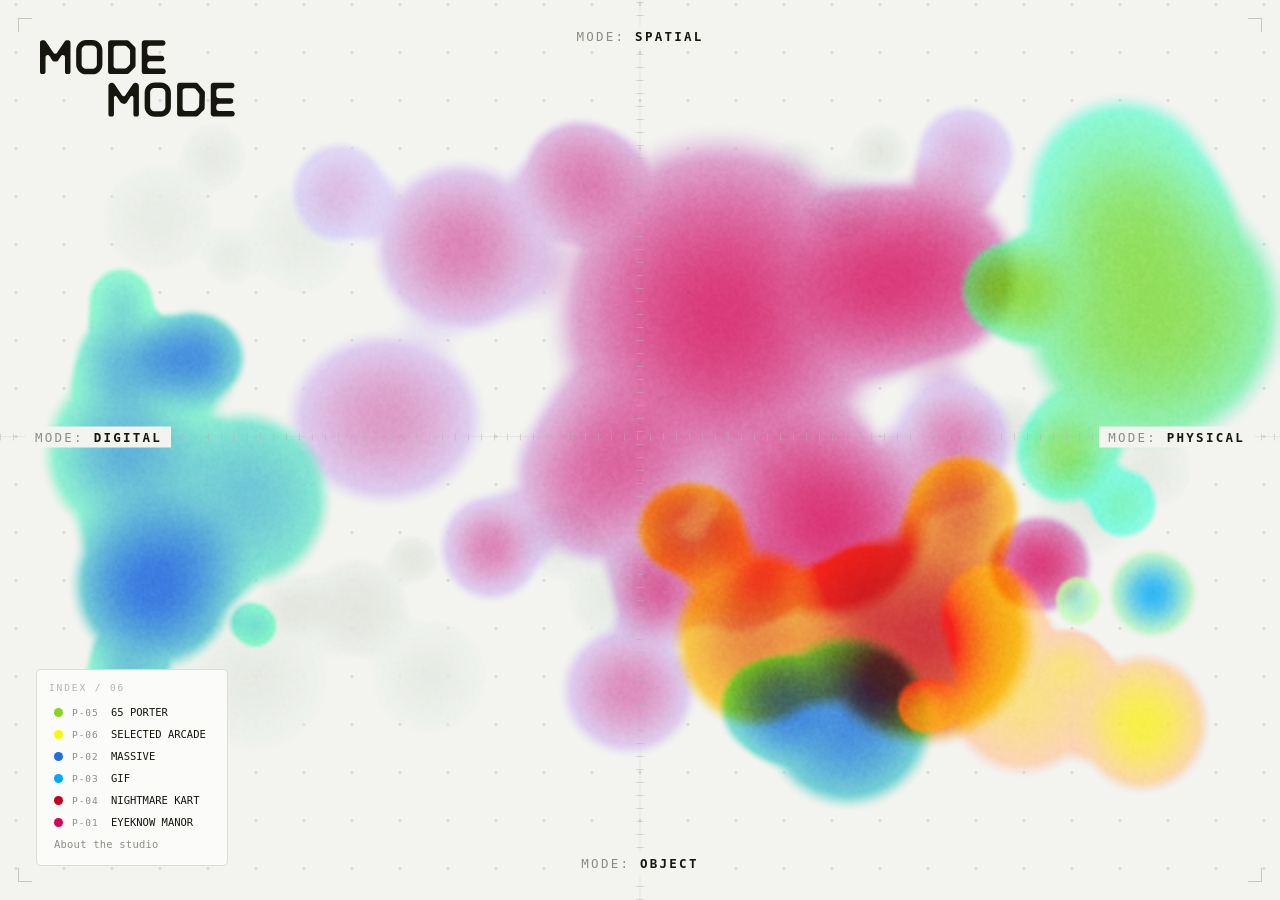
==== commit 4ae350a7: "Widen project pages and grow metaballs at individual centers" ====
--- a/index.html
+++ b/index.html
@@ -399,7 +399,7 @@
 const cv=document.getElementById('field'), ctx=cv.getContext('2d');
 let DPR=1,cssW=0,cssH=0,fL,fT,fW,fH,mfd,lowW,lowH,scl;
 const buf={}; let pl={canvas:null,ctx:null}; let alpha={}; let live={}; let dirty=true, lastField=0; let heightBuf=null;
-let introReveal=0,introRadius=.06,introSpread=.30;
+let introReveal=0,introRadius=.06;
 let pert={}; const ANIM_FPS=26;   // per-node render-time animation deltas (not persisted) + field recompute throttle while animating
 let gaCur={}, boostCur={}, lastT=0, globalTab=false, dragFrom=null;   // focus-fade easing (per-project alpha+boost), GLOBAL-tab flag, project drag-reorder index
 let mag={}, magCur={}, lastMagT=0, magWasActive=false;   // cursor-magnet eased per-node pull offsets (magCur = persistent eased state)
@@ -513,12 +513,11 @@
 
 function computeField(p,boost){ boost=boost||1; const b=buf[p.id]; if(!b)return;
   const lp=live[p.id]||p.nodes.map(n=>d2p(n.x,n.y));
-  const centre=lp.reduce((sum,p)=>[sum[0]+p[0]/lp.length,sum[1]+p[1]/lp.length],[0,0]);
   const S=new Float32Array(lowW*lowH), H=new Float32Array(lowW*lowH);
   const SE=1.8-clamp(fx.curve!=null?fx.curve:0.64,0,1)*1.25;   // global metaball curvature -> spread falloff exponent (0.64 -> 1.0 = prior look)
   p.nodes.forEach((n,j)=>{ const pt=pert[n.id], mg=mag[n.id];
     const ox=(pt?pt.ox:0)+(mg?mg.ox:0), oy=(pt?pt.oy:0)+(mg?mg.oy:0), ssx=pt?pt.sx:1, ssy=pt?pt.sy:1, ni=n.i*(pt?pt.di:1), nf=n.f*(pt?pt.df:1);
-    const px=(lerp(centre[0],lp[j][0],introSpread)+ox)*scl, py=(lerp(centre[1],lp[j][1],introSpread)+oy)*scl, Rx=n.r*mfd*ssx*scl*introRadius, Ry=n.r*mfd*ssy*scl*introRadius; if(Rx<=0||Ry<=0)return;
+    const px=(lp[j][0]+ox)*scl, py=(lp[j][1]+oy)*scl, Rx=n.r*mfd*ssx*scl*introRadius, Ry=n.r*mfd*ssy*scl*introRadius; if(Rx<=0||Ry<=0)return;
     const irx2=1/(Rx*Rx), iry2=1/(Ry*Ry);                 // anisotropic (elliptical) falloff -> oblong blobs
     const x0=Math.max(0,Math.floor(px-Rx)),x1=Math.min(lowW,Math.ceil(px+Rx)),y0=Math.max(0,Math.floor(py-Ry)),y1=Math.min(lowH,Math.ceil(py+Ry));
     for(let y=y0;y<y1;y++){const dy=y-py,dy2=dy*dy*iry2,row=y*lowW;
@@ -1172,10 +1171,10 @@
     introReveal=smoothstep(0,.4,p);
     // A restrained overshoot makes the growth legible before the field settles.
     const back=1+2.15*Math.pow(p-1,3)+1.15*Math.pow(p-1,2);
-    introRadius=.06+.94*back; introSpread=.30+.70*e;
+    introRadius=.06+.94*back;
     fx.curve=lerp(.98,target,e); fxChanged=true; dirty=true;
     if(p<1)requestAnimationFrame(step);
-    else{introRadius=introSpread=introReveal=1;fx.curve=target;document.documentElement.classList.remove('field-entering');}
+    else{introRadius=introReveal=1;fx.curve=target;document.documentElement.classList.remove('field-entering');}
   })(performance.now());
 }
 // Paint the ground and grid synchronously, before any remote content request.
@@ -1205,7 +1204,7 @@
   let focused=false;
   try{ const fc=new URLSearchParams(location.search).get('focus');
     if(fc){ const fp=projects.find(x=>x.code===fc); if(fp){ lock=fp.id; hover=fp.id; syncLegend(); updateReadout(); focused=true; } } }catch(e){}
-  if(!focused) introAwaken(fx.curve); else {introReveal=introRadius=introSpread=1;dirty=true;}   // only awaken on a fresh landing, not when returning focused to a project
+  if(!focused) introAwaken(fx.curve); else {introReveal=introRadius=1;dirty=true;}   // only awaken on a fresh landing, not when returning focused to a project
 })();
 })();
 </script>
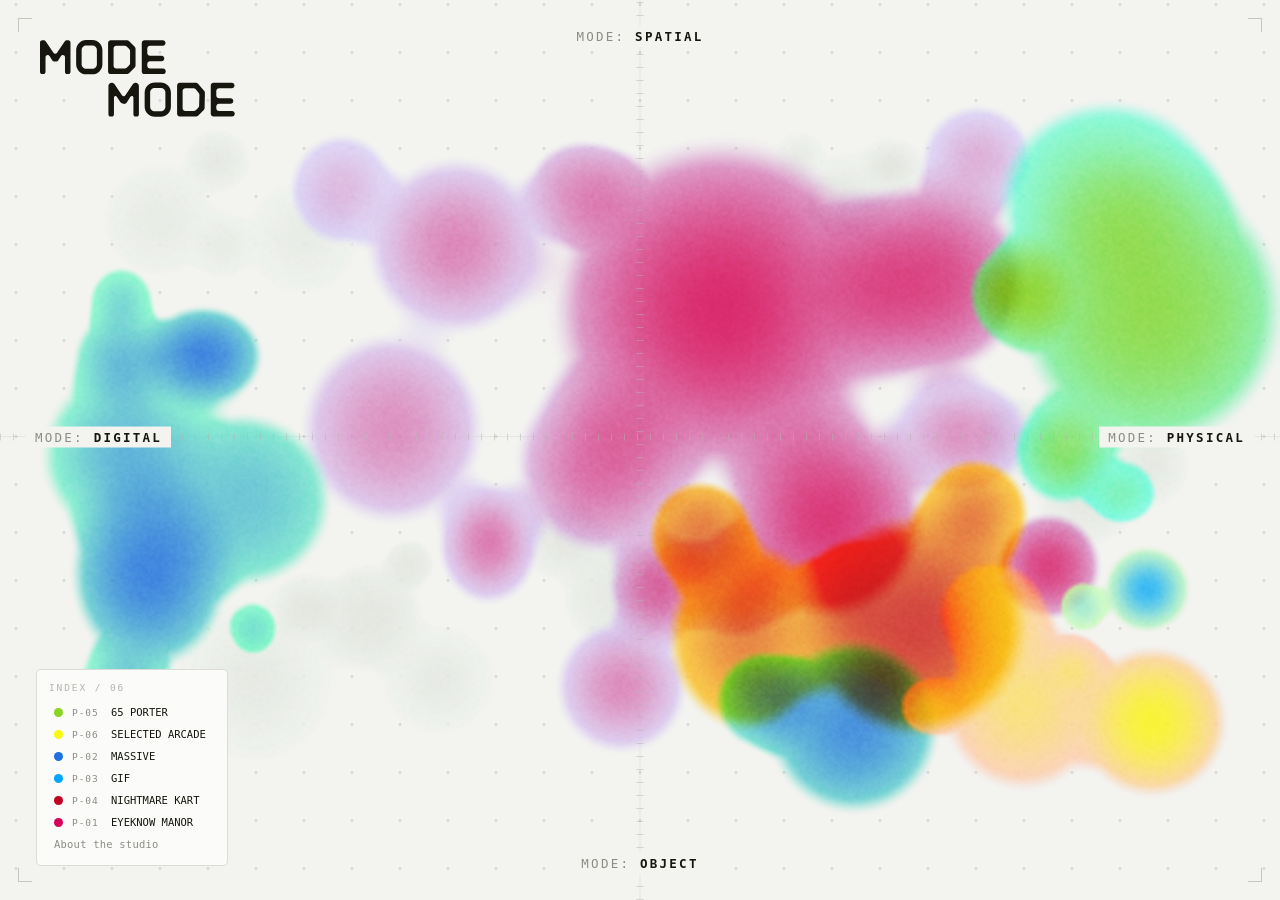
==== commit db121653: "Add Google Analytics to public site pages" ====
--- a/index.html
+++ b/index.html
@@ -6,6 +6,14 @@
 <meta name="viewport" content="width=device-width, initial-scale=1.0">
 <meta name="color-scheme" content="light">
 <title>MODE MODE — Field Studio</title>
+<!-- Google tag (gtag.js) -->
+<script async src="https://www.googletagmanager.com/gtag/js?id=G-39B1KGZ9N4"></script>
+<script>
+  window.dataLayer = window.dataLayer || [];
+  function gtag(){dataLayer.push(arguments);}
+  gtag('js', new Date());
+  gtag('config', 'G-39B1KGZ9N4');
+</script>
 <script>document.documentElement.classList.add('home-boot','logo-waiting');</script>
 <script src="assets/mm-logo-intro.js"></script>
 <style>
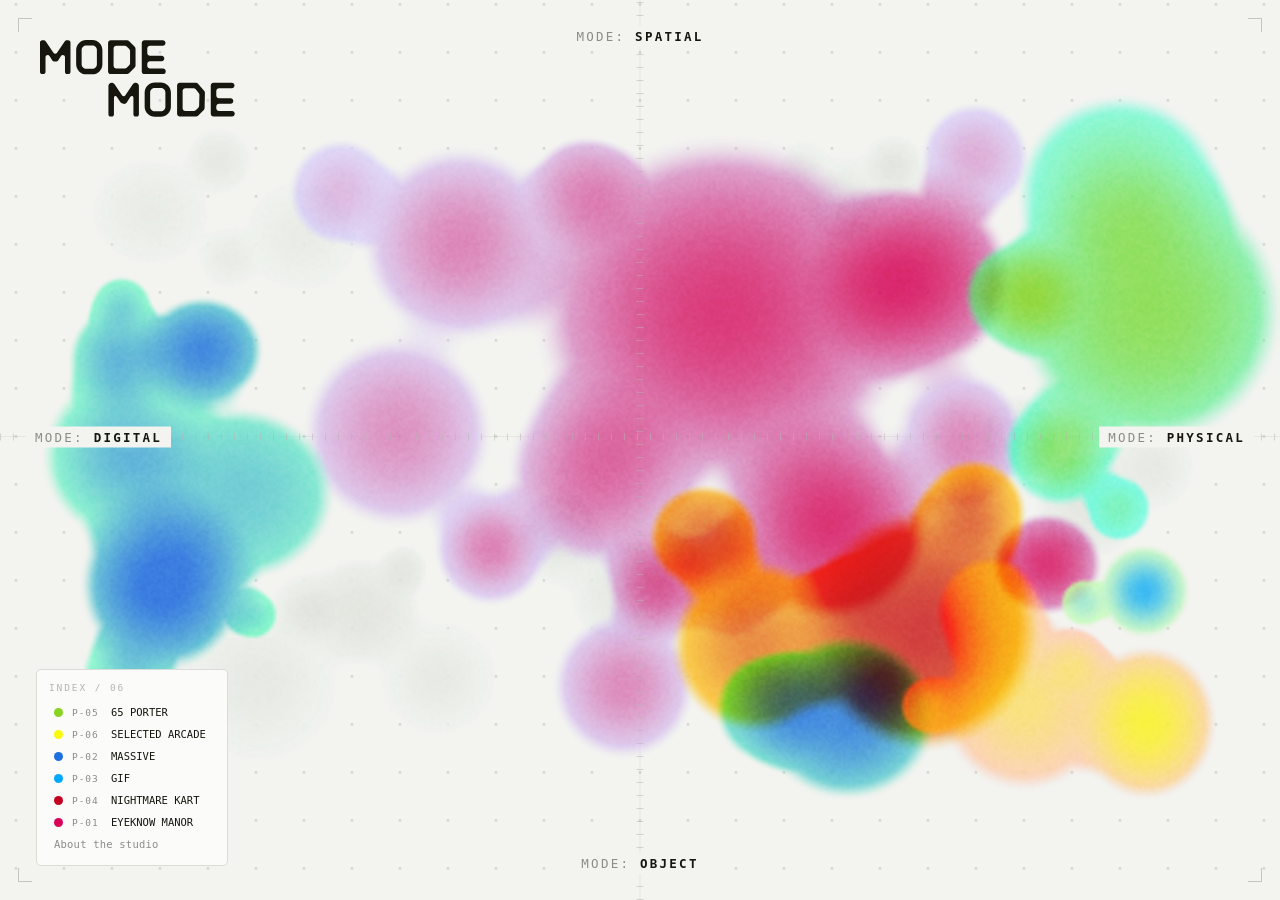
==== commit f8502efe: "Add portfolio interaction analytics and contact link" ====
--- a/index.html
+++ b/index.html
@@ -6,14 +6,7 @@
 <meta name="viewport" content="width=device-width, initial-scale=1.0">
 <meta name="color-scheme" content="light">
 <title>MODE MODE — Field Studio</title>
-<!-- Google tag (gtag.js) -->
-<script async src="https://www.googletagmanager.com/gtag/js?id=G-39B1KGZ9N4"></script>
-<script>
-  window.dataLayer = window.dataLayer || [];
-  function gtag(){dataLayer.push(arguments);}
-  gtag('js', new Date());
-  gtag('config', 'G-39B1KGZ9N4');
-</script>
+<script src="assets/mm-analytics.js"></script>
 <script>document.documentElement.classList.add('home-boot','logo-waiting');</script>
 <script src="assets/mm-logo-intro.js"></script>
 <style>
@@ -662,7 +655,7 @@
 let drag=null; const vhint=document.getElementById('viewHint');
 cv.addEventListener('pointerdown',e=>{ const px=e.clientX,py=e.clientY; mouse.x=px;mouse.y=py;mouse.inside=true;
   if(mode!=='edit'){   // present: click a project blob -> open its case study
-    const best=projectAt(px,py); if(best){ const bp=getProj(best); if(bp&&PAGES[bp.code]) location.href=MMRoutes.href(PAGES[bp.code]); } return; }
+    const best=projectAt(px,py); if(best){ const bp=getProj(best); if(bp&&PAGES[bp.code]) MMAnalytics.openProject(PAGES[bp.code],'field'); } return; }
   if(px<fL-20||px>fL+fW+20||py<fT-20||py>fT+fH+20) return;
   const sp=getProj(selProj); if(!sp) return;
   // grab the selected node's label (previewed in edit) and swing it around the node
@@ -824,7 +817,7 @@
     row.innerHTML=`<span class="lg-dot" style="background:${rgbStr(p.colors.core)}"></span><span class="lg-code">${p.code}</span><span class="lg-name">${p.name}</span>`;
     row.onmouseenter=()=>{if(!lock){hover=p.id;syncLegend();updateReadout();}};
     row.onmouseleave=()=>{if(!lock){hover=null;syncLegend();updateReadout();}};
-    row.onclick=()=>{ if(PAGES[p.code]) location.href=MMRoutes.href(PAGES[p.code]); };
+    row.onclick=()=>{ if(PAGES[p.code]) MMAnalytics.openProject(PAGES[p.code],'index'); };
     legendEl.appendChild(row);});
   const ab=document.createElement('a'); ab.className='lg-about'; ab.href=MMRoutes.href('about');
   ab.innerHTML='<span>About the studio</span>';
@@ -834,7 +827,7 @@
   if(!fi){readoutEl.classList.remove('show');if(pv)pv.classList.remove('show');return;}const p=getProj(fi);if(!p)return;
   if(pv){ const e=PREVIEW[p.code], slug=PAGES[p.code];
     if(e){ pv.querySelector('img').src=e.src; pv.querySelector('.lab').textContent=e.cap||p.name||''; pv.classList.add('show');
-      if(slug){ pv.style.cursor='pointer'; pv.style.pointerEvents='auto'; pv.title='Open case study'; pv.onclick=()=>{ location.href=MMRoutes.href(slug); }; }
+      if(slug){ pv.style.cursor='pointer'; pv.style.pointerEvents='auto'; pv.title='Open case study'; pv.onclick=()=>{ MMAnalytics.openProject(slug,'preview'); }; }
       else { pv.style.cursor=''; pv.style.pointerEvents='none'; pv.removeAttribute('title'); pv.onclick=null; } }
     else pv.classList.remove('show'); }
   let xmin=9,xmax=-9,ymin=9,ymax=-9;p.nodes.forEach(n=>{xmin=Math.min(xmin,n.x);xmax=Math.max(xmax,n.x);ymin=Math.min(ymin,n.y);ymax=Math.max(ymax,n.y);});
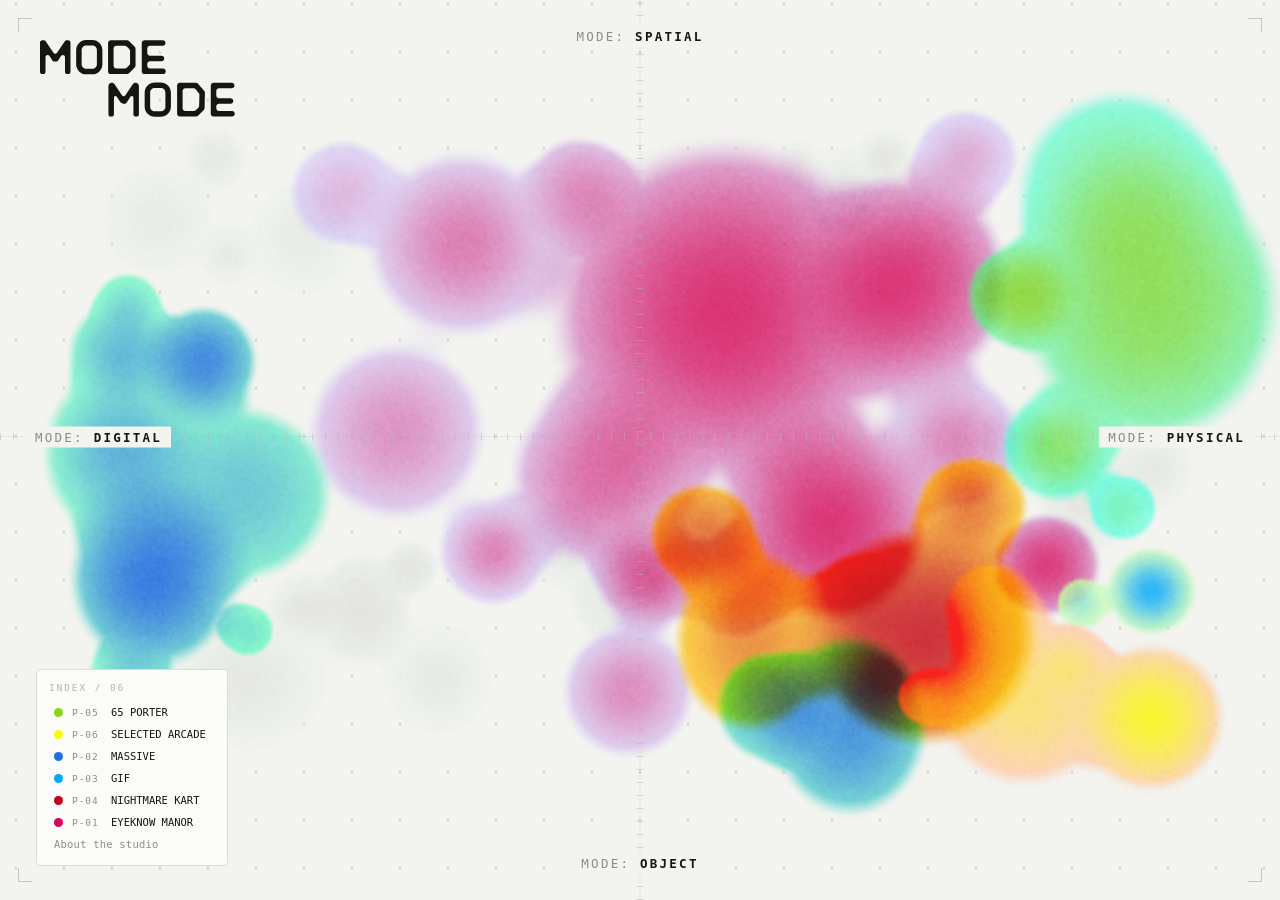
==== commit 685e0e83: "Add transparent black MM favicon" ====
--- a/index.html
+++ b/index.html
@@ -5,6 +5,8 @@
 <script src="assets/mm-routes.js"></script>
 <meta name="viewport" content="width=device-width, initial-scale=1.0">
 <meta name="color-scheme" content="light">
+<link rel="icon" href="favicon.ico" sizes="16x16 32x32 48x48">
+<link rel="icon" type="image/svg+xml" href="favicon.svg" sizes="any">
 <title>MODE MODE — Field Studio</title>
 <script src="assets/mm-analytics.js"></script>
 <script>document.documentElement.classList.add('home-boot','logo-waiting');</script>
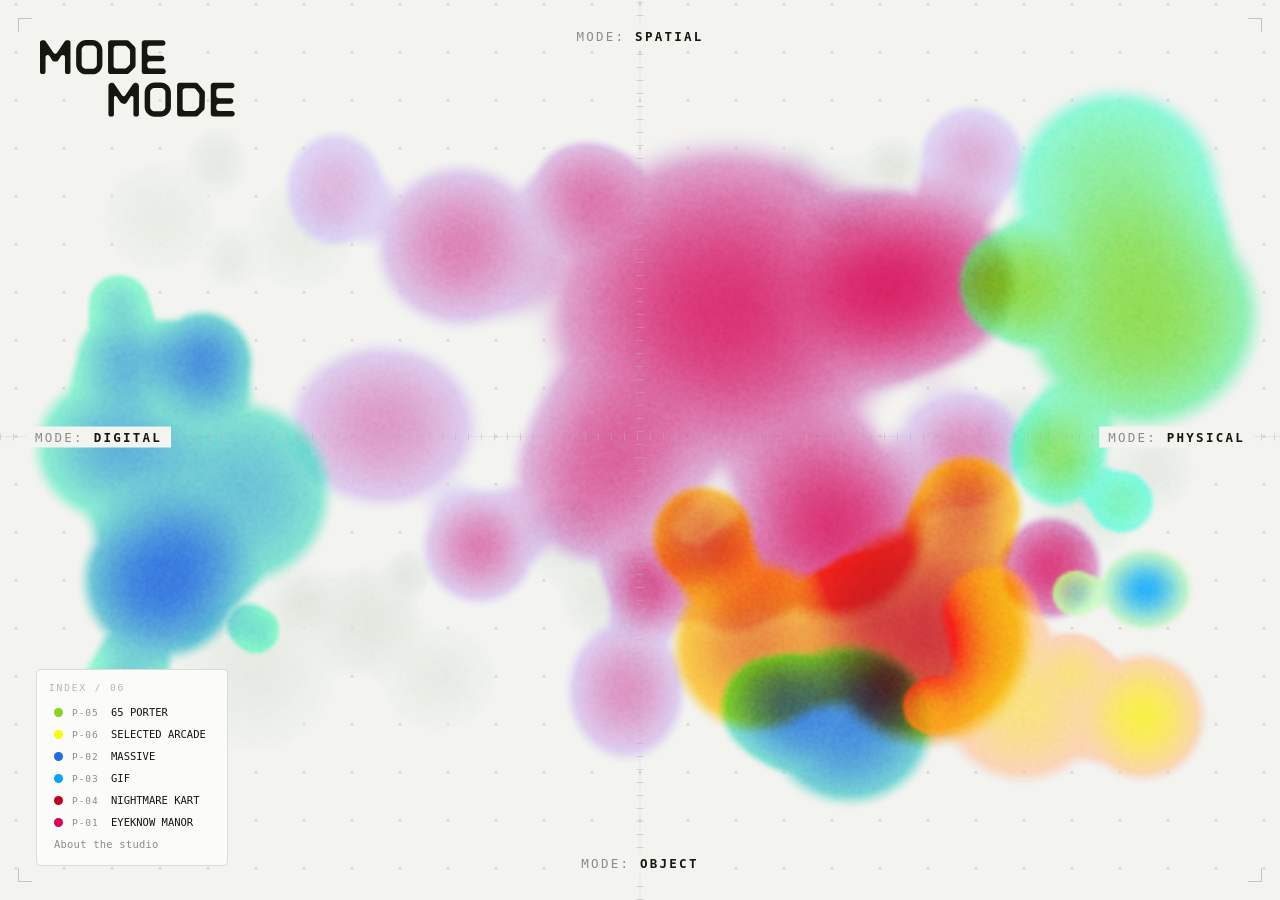
==== commit ef62f085: "Add page metadata, sharing cards, and live reduced-motion support" ====
--- a/index.html
+++ b/index.html
@@ -3,11 +3,32 @@
 <head>
 <meta charset="UTF-8">
 <script src="assets/mm-routes.js"></script>
+<script>document.documentElement.classList.add('mm-js');</script>
+<script src="assets/mm-stills.js"></script>
+<script src="assets/mm-motion.js"></script>
 <meta name="viewport" content="width=device-width, initial-scale=1.0">
 <meta name="color-scheme" content="light">
 <link rel="icon" href="favicon.ico" sizes="16x16 32x32 48x48">
 <link rel="icon" type="image/svg+xml" href="favicon.svg" sizes="any">
-<title>MODE MODE — Field Studio</title>
+<!-- mm-meta:start -->
+<title>MODE MODE — Creative Technology &amp; Design</title>
+<meta name="description" content="Creative technology, experiential design, fabrication, art, and play. A studio in Brooklyn.">
+<link rel="canonical" href="https://modemode.studio/">
+<meta property="og:type" content="website">
+<meta property="og:site_name" content="MODE MODE">
+<meta property="og:title" content="MODE MODE — Creative Technology &amp; Design">
+<meta property="og:description" content="Creative technology, experiential design, fabrication, art, and play. A studio in Brooklyn.">
+<meta property="og:url" content="https://modemode.studio/">
+<meta property="og:image" content="https://modemode.studio/assets/share/mode-mode.jpg">
+<meta property="og:image:width" content="1200">
+<meta property="og:image:height" content="630">
+<meta property="og:image:alt" content="MODE MODE — creative technology, design, fabrication, art, and play">
+<meta name="twitter:card" content="summary_large_image">
+<meta name="twitter:title" content="MODE MODE — Creative Technology &amp; Design">
+<meta name="twitter:description" content="Creative technology, experiential design, fabrication, art, and play. A studio in Brooklyn.">
+<meta name="twitter:image" content="https://modemode.studio/assets/share/mode-mode.jpg">
+<meta name="twitter:image:alt" content="MODE MODE — creative technology, design, fabrication, art, and play">
+<!-- mm-meta:end -->
 <script src="assets/mm-analytics.js"></script>
 <script>document.documentElement.classList.add('home-boot','logo-waiting');</script>
 <script src="assets/mm-logo-intro.js"></script>
@@ -211,8 +232,10 @@
   body.darkbg .readout{background:#131318;border-color:#2C2C32;}
   body.darkbg .readout .r-name{color:#EDEDE8;} body.darkbg .readout .r-code,body.darkbg .readout .r-row span:first-child{color:#8A8A84;} body.darkbg .readout .r-row{color:#D0D0CA;border-color:#26262C;}
 </style>
+<link rel="stylesheet" href="assets/mm-accessibility.css">
 </head>
 <body class="present">
+<!-- mm-content:start --><section class="page-fallback"><a href="https://modemode.studio/">MODE MODE</a><h1>MODE MODE</h1><p>Creative technology, experiential design, fabrication, art, and play. A studio in Brooklyn.</p><nav aria-label="Project index"><ul><li><a href="https://modemode.studio/65porter">65 PORTER</a></li><li><a href="https://modemode.studio/about">About</a></li><li><a href="https://modemode.studio/eyeknow-manor">EYEKNOW MANOR</a></li><li><a href="https://modemode.studio/gif">GIF</a></li><li><a href="https://modemode.studio/massive">MASSIVE</a></li><li><a href="https://modemode.studio/nightmare-kart">NIGHTMARE KART</a></li><li><a href="https://modemode.studio/selected-arcade">SELECTED ARCADE</a></li></ul></nav><p><a href="mailto:hello@modemode.studio">Get in touch — hello@modemode.studio</a></p></section><!-- mm-content:end -->
 <script>if(new URLSearchParams(location.search).has('studio'))document.body.classList.add('studio');</script>
 <div id="stage">
   <canvas id="field"></canvas>
@@ -478,7 +501,7 @@
   _seedCache[id]=s; return s; }
 /* smooth 1-D value noise in time for the random walk (reuses hsh, declared below) */
 function tnoise(seed,x){ const xi=Math.floor(x), xf=x-xi, u=xf*xf*(3-2*xf); return hsh(seed,xi)*(1-u)+hsh(seed,xi+1)*u; }
-function animEnabled(){ const a=fx.anim; return !!(a&&a.on) && a.amount>0.001 && !drag; }
+function animEnabled(){ const a=fx.anim; return !MMMotion.reduced && !!(a&&a.on) && a.amount>0.001 && !drag; }
 function nodePert(n,t){ const A=fx.anim, s=nodeSeeds(n.id), m=A.amount, va=lerp(1,s.av,A.variance), T=t*0.001*A.speed;
   const wx=(tnoise(s.wx,T*0.6*s.fw)-0.5)*2, wy=(tnoise(s.wy,T*0.6*s.fh)-0.5)*2, wamp=A.walk*m*va*mfd;
   const bw=Math.sin(T*1.6*s.fw+s.phw), bh=Math.sin(T*1.35*s.fh+s.phh), bamp=A.breathe*m*va;
@@ -492,6 +515,7 @@
    it never overshoots the cursor. Moving the field naturally shifts colour too (the enticing part). Returns whether
    any node is affected so the render loop knows to recompute. */
 function computeMagnet(t){ const m=fx.magnet;
+  if(MMMotion.reduced){mag={};magCur={};return false;}
   const active=!!(m&&m.on)&&!drag&&mouse.inside;
   const targets={};
   if(active){ const R=m.radius, R2=R*R, str=clamp(m.strength,0,1), MAX=R*0.20;
@@ -583,7 +607,12 @@
     ctx.beginPath();ctx.arc(x,y,1.5,0,6.283);ctx.fillStyle=deep;ctx.fill();
     drawNodeLabel(n,x,y,core);});}
 
+MMMotion.subscribe(()=>{dirty=true;fxChanged=true;});
 function render(t){
+  requestAnimationFrame(render);
+  if(!MMMotion.visible(cv))return;
+  const reduced=MMMotion.reduced;
+  if(reduced)t=0;
   computeLive();
   let fi=null;
   if(mode==='present'){
@@ -598,7 +627,7 @@
   // ---- ease each project's composite alpha + intensity boost toward target (smooth hover de-intensify, no snap) ----
   const dimA=clamp(fx.unfocus!=null?fx.unfocus:0.4,0,1);   // opacity unfocused projects fade to (lower = fainter)
   const dt=Math.min(0.05,(lastT?(t-lastT):0)/1000); lastT=t;
-  const tau=Math.max(0.001,fx.hoverFade!=null?fx.hoverFade:0.15), kEase=1-Math.exp(-dt/tau);
+  const tau=Math.max(0.001,fx.hoverFade!=null?fx.hoverFade:0.15), kEase=reduced?1:1-Math.exp(-dt/tau);
   let easing=false;
   projects.forEach(p=>{ let tgA,tgB;
     if(mode==='edit'){ tgA=globalTab?1:(p.id===selProj?1:0.45); tgB=1; }   // GLOBAL tab: every project equal, nothing focused
@@ -630,24 +659,24 @@
     lastField=t; dirty=false; fxChanged=false;
     window.__fieldMs=performance.now()-_t0; window.__animOn=animOn;   // perf hook: JS self-time of field recompute (measure this, NOT headless FPS). __cfMs=computeField JS, __giMs=getImageData readback
   }
+  if(reduced&&!need)return;
   ctx.clearRect(0,0,cssW,cssH);
   ctx.drawImage(sceneC,0,0);
   if(fx.ht.on && htSrc){
-    const anim = fx.ht.breathe>0.01 || fx.ht.shimmer>=1;
+    const anim = !reduced && (fx.ht.breathe>0.01 || fx.ht.shimmer>=1);
     if(need || (anim && t-lastPt>1000/PT_FPS)){ drawPointField(t,dark); lastPt=t; }
     if(fx.ht.glow>0.01) blitUp(dynBloomC, fx.ht.additive?'lighter':'source-over', clamp(fx.ht.glow,0,1));
     blitUp(dynC, (fx.ht.additive&&dark)?'lighter':'source-over');
   }
-  if(fx.flow.on) drawFlow(t,dark);
+  if(fx.flow.on&&!reduced) drawFlow(t,dark);
   if(fx.grain.on){ const g=grainC[(t*0.05|0)%grainC.length]; const sz=Math.max(1,fx.grain.size); const gw=maskTexC.width,gh=maskTexC.height;
     maskTexX.setTransform(1,0,0,1,0,0); maskTexX.globalCompositeOperation='source-over'; maskTexX.clearRect(0,0,gw,gh);
     const pat=maskTexX.createPattern(g,'repeat'); maskTexX.fillStyle=pat;
-    maskTexX.setTransform(sz,0,0,sz,(Math.random()*60)|0,(Math.random()*60)|0); maskTexX.fillRect(0,0,gw/sz+60,gh/sz+60);
+    maskTexX.setTransform(sz,0,0,sz,reduced?0:(Math.random()*60)|0,reduced?0:(Math.random()*60)|0); maskTexX.fillRect(0,0,gw/sz+60,gh/sz+60);
     maskTexX.setTransform(1,0,0,1,0,0);
     maskTexX.globalCompositeOperation='destination-in'; maskTexX.drawImage(pl.canvas,0,0,gw,gh); maskTexX.globalCompositeOperation='source-over';
     blitUp(maskTexC, dark?'lighten':'overlay', clamp(fx.grain.op,0,1)); }
   if(mode==='edit'){ if(!globalTab) drawHandles(); } else if(fi&&introReveal>=1){const p=getProj(fi);if(p)drawMarkers(p);}
-  requestAnimationFrame(render);
 }
 
 function getProj(id){return projects.find(p=>p.id===id);}
@@ -815,11 +844,11 @@
 /* present mode DOM */
 const legendEl=document.getElementById('legend'), readoutEl=document.getElementById('readout');
 function buildLegend(){ const vis=projects.filter(p=>p.code!=='P-07'); legendEl.innerHTML='<div class="lg-h">INDEX / '+String(vis.length).padStart(2,'0')+'</div>';
-  vis.forEach(p=>{const row=document.createElement('div');row.className='lg-row';row.dataset.id=p.id;
+  vis.forEach(p=>{const row=document.createElement('a');row.className='lg-row';row.dataset.id=p.id;if(PAGES[p.code])row.href=MMRoutes.href(PAGES[p.code]);
     row.innerHTML=`<span class="lg-dot" style="background:${rgbStr(p.colors.core)}"></span><span class="lg-code">${p.code}</span><span class="lg-name">${p.name}</span>`;
     row.onmouseenter=()=>{if(!lock){hover=p.id;syncLegend();updateReadout();}};
     row.onmouseleave=()=>{if(!lock){hover=null;syncLegend();updateReadout();}};
-    row.onclick=()=>{ if(PAGES[p.code]) MMAnalytics.openProject(PAGES[p.code],'index'); };
+    row.onclick=e=>{ if(PAGES[p.code]&&!e.metaKey&&!e.ctrlKey&&!e.shiftKey&&!e.altKey){e.preventDefault();MMAnalytics.openProject(PAGES[p.code],'index');} };
     legendEl.appendChild(row);});
   const ab=document.createElement('a'); ab.className='lg-about'; ab.href=MMRoutes.href('about');
   ab.innerHTML='<span>About the studio</span>';
@@ -1166,11 +1195,10 @@
 /* Keep the ground and lattice fully visible while only the matter awakens. */
 const landingStarted=performance.now();
 function introAwaken(target){
-  const reduced=matchMedia('(prefers-reduced-motion: reduce)').matches;
   const T0=Math.max(performance.now(),landingStarted+560), DUR=1600;
   document.documentElement.classList.add('field-entering');
   (function step(now){
-    const p=reduced?1:clamp((now-T0)/DUR,0,1), e=p*p*(3-2*p);
+    const p=MMMotion.reduced?1:clamp((now-T0)/DUR,0,1), e=p*p*(3-2*p);
     introReveal=smoothstep(0,.4,p);
     // A restrained overshoot makes the growth legible before the field settles.
     const back=1+2.15*Math.pow(p-1,3)+1.15*Math.pow(p-1,2);
--- a/assets/mm-accessibility.css
+++ b/assets/mm-accessibility.css
@@ -0,0 +1,11 @@
+.page-fallback { position:relative; z-index:100; padding:32px; max-width:900px; background:#f3f3f0; color:#16160f; font:16px/1.6 sans-serif; }
+.page-fallback a { color:inherit; }
+.lg-row { color:inherit; text-decoration:none; }
+html.mm-js .page-fallback { display:none; }
+html:not(.mm-js) body { overflow:auto; }
+.mm-animation-toggle { position:absolute; bottom:12px; right:12px; z-index:3; padding:8px 12px; border:1px solid #16160f; border-radius:3px; background:#f3f3f0; color:#16160f; cursor:pointer; font:12px/1.4 sans-serif; }
+.mm-animation-toggle:focus-visible { outline:3px solid #16160f; outline-offset:3px; }
+@media (prefers-reduced-motion:reduce) {
+  *, *::before, *::after { animation:none !important; transition:none !important; scroll-behavior:auto !important; }
+  .card, .hero-head, .hero-portrait { opacity:1 !important; transform:none !important; }
+}
